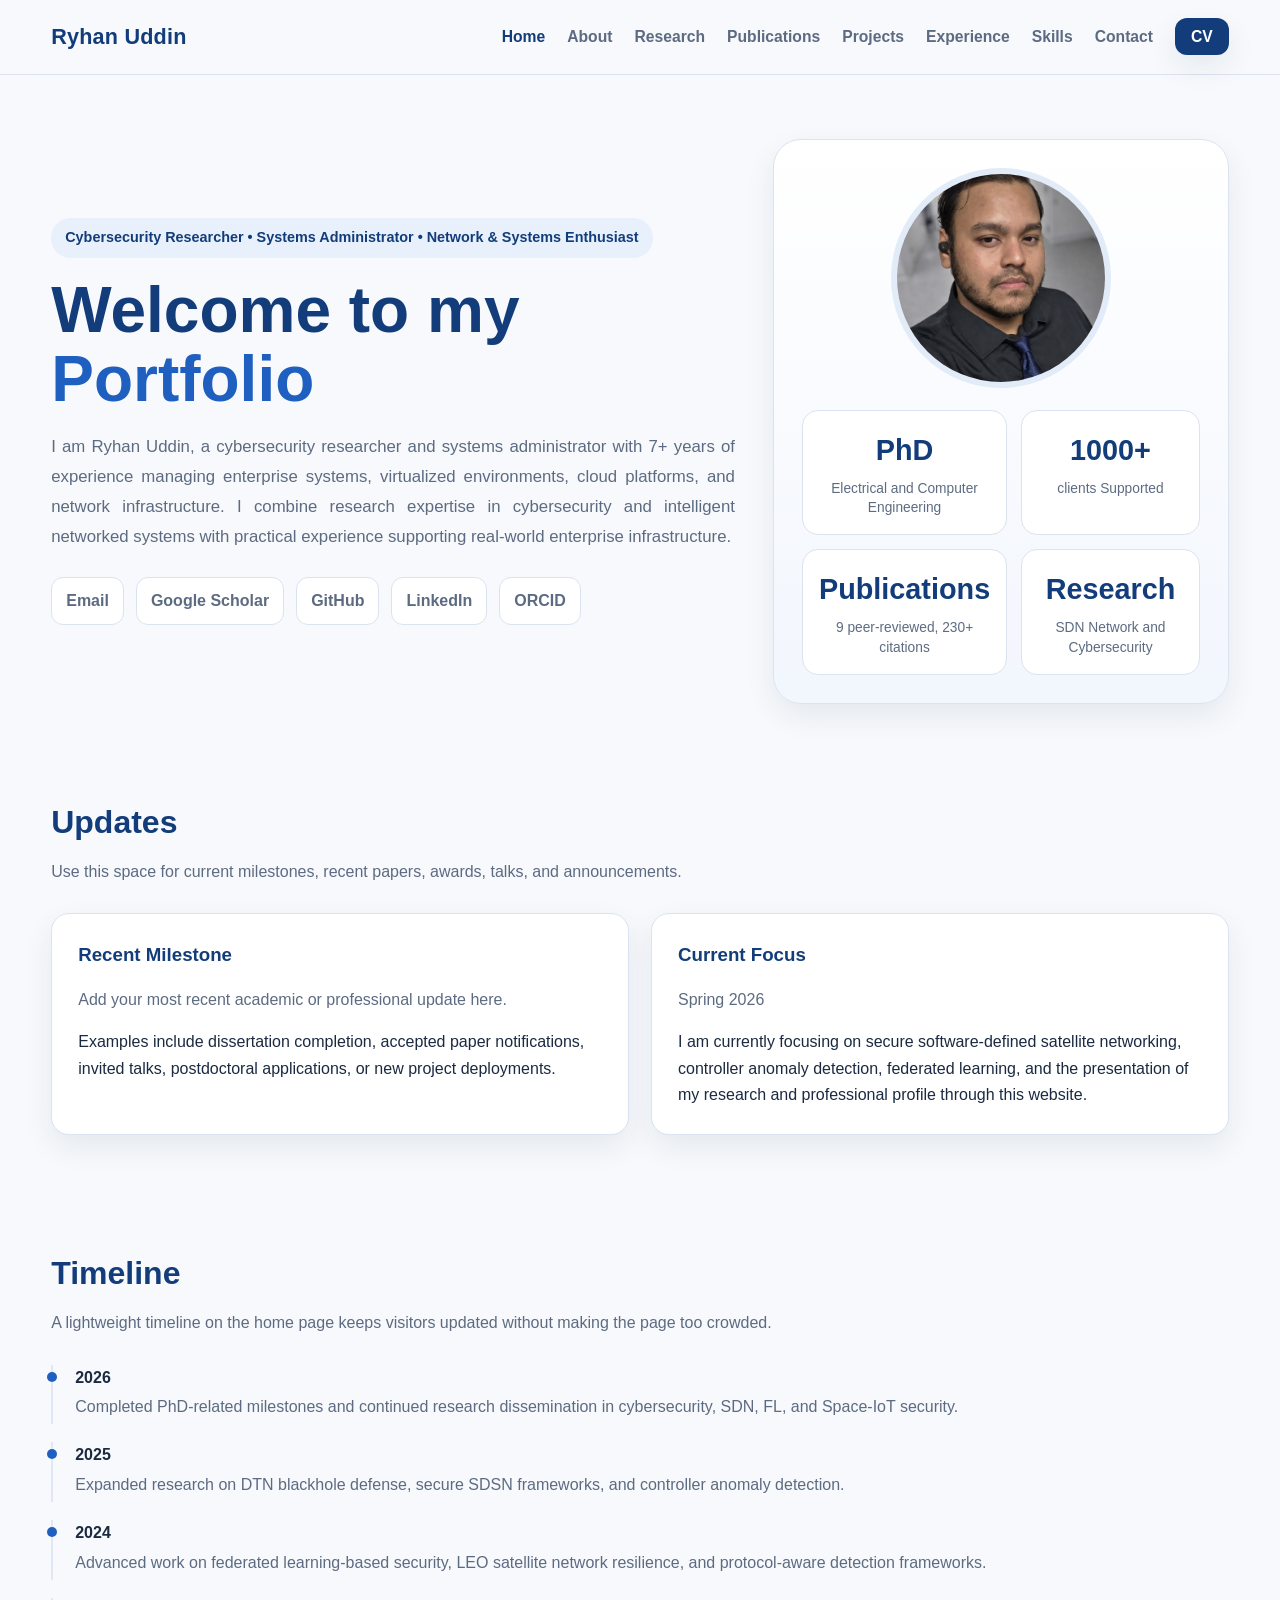
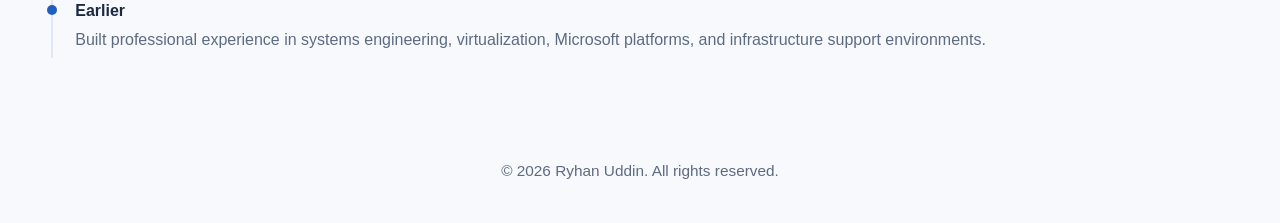
==== index.html @ bc69cf64 "Update index.html" ====
<!DOCTYPE html>
<html lang="en">
<head>
  <meta charset="UTF-8" />
  <meta name="viewport" content="width=device-width, initial-scale=1.0" />
  <title>Ryhan Uddin | Home</title>
  <meta name="description" content="Ryhan Uddin personal website home page with updates and timeline." />
  <link rel="stylesheet" href="styles.css" />
</head>
<body>
  <header class="topbar">
    <div class="container nav">
      <a href="index.html" class="brand">Ryhan Uddin</a>
      <button class="menu-btn" id="menuBtn">Menu</button>
      <nav>
        <ul class="nav-links" id="navLinks">
          <li><a href="index.html" class="active">Home</a></li>
          <li><a href="about.html">About</a></li>
          <li><a href="research.html">Research</a></li>
          <li><a href="publications.html">Publications</a></li>
          <li><a href="projects.html">Projects</a></li>
          <li><a href="experience.html">Experience</a></li>
          <li><a href="skills.html">Skills</a></li>
          <li><a href="contact.html">Contact</a></li>
          <li><a class="nav-cta" href="cv.pdf" target="_blank" rel="noopener noreferrer">CV</a></li>
        </ul>
      </nav>
    </div>
  </header>

  <main>
    <section class="hero">
      <div class="container hero-grid">
        <div>
          <div class="eyebrow">Cybersecurity Researcher • Systems Administrator • Network & Systems Enthusiast</div>
          <h1>Welcome to my <span>Portfolio</span></h1>
          <p class="justify-text">
            I am Ryhan Uddin, a cybersecurity researcher and systems administrator with 7+ years of experience managing enterprise systems, virtualized environments, cloud platforms, and network infrastructure. 
            I combine research expertise in cybersecurity and intelligent networked systems with practical experience supporting real-world enterprise infrastructure.
          </p>
          <div class="hero-links">
            <a class="chip-link" href="mailto:ryhan_uddin@yahoo.com">Email</a>
            <a class="chip-link" href="https://scholar.google.com/citations?user=3mDq6sEAAAAJ&hl=en" target="_blank" rel="noopener noreferrer">Google Scholar</a>
            <a class="chip-link" href="https://github.com/ryhanuddin" target="_blank" rel="noopener noreferrer">GitHub</a>
            <a class="chip-link" href="https://www.linkedin.com/in/ryhan-uddin" target="_blank" rel="noopener noreferrer">LinkedIn</a>
            <a class="chip-link" href="https://orcid.org/0009-0003-6898-2223" target="_blank" rel="noopener noreferrer">ORCID</a>
          </div>
        </div>
        <aside class="hero-card">
          <div class="profile-wrap">
            <img src="profile.jpg" alt="Portrait of Ryhan Uddin" class="profile-photo" />
          </div>
          <div class="hero-mini">
            <div class="mini-card"><h3>PhD</h3><p>Electrical and Computer Engineering</p></div>
            <div class="mini-card"><h3>1000+</h3><p>clients Supported</p></div>
            <div class="mini-card"><h3>Publications</h3><p>9 peer-reviewed, 230+ citations</p></div>
            <div class="mini-card"><h3>Research</h3><p>SDN Network and Cybersecurity</p></div>
          </div>
        </aside>
      </div>
    </section>

    <section class="section">
      <div class="container">
        <h2 class="section-title">Updates</h2>
        <p class="section-subtitle">Use this space for current milestones, recent papers, awards, talks, and announcements.</p>
        <div class="grid-2">
          <div class="card">
            <h3>Recent Milestone</h3>
            <p class="muted">Add your most recent academic or professional update here.</p>
            <p>Examples include dissertation completion, accepted paper notifications, invited talks, postdoctoral applications, or new project deployments.</p>
          </div>
          <div class="card">
            <h3>Current Focus</h3>
            <p class="muted">Spring 2026</p>
            <p>I am currently focusing on secure software-defined satellite networking, controller anomaly detection, federated learning, and the presentation of my research and professional profile through this website.</p>
          </div>
        </div>
      </div>
    </section>

    <section class="section">
      <div class="container">
        <h2 class="section-title">Timeline</h2>
        <p class="section-subtitle">A lightweight timeline on the home page keeps visitors updated without making the page too crowded.</p>
        <ul class="timeline">
          <li><strong>2026</strong> Completed PhD-related milestones and continued research dissemination in cybersecurity, SDN, FL, and Space-IoT security.</li>
          <li><strong>2025</strong> Expanded research on DTN blackhole defense, secure SDSN frameworks, and controller anomaly detection.</li>
          <li><strong>2024</strong> Advanced work on federated learning-based security, LEO satellite network resilience, and protocol-aware detection frameworks.</li>
          <li><strong>Earlier</strong> Built professional experience in systems engineering, virtualization, Microsoft platforms, and infrastructure support environments.</li>
        </ul>
      </div>
    </section>
  </main>

  <footer>
    <div class="container">© <span id="year"></span> Ryhan Uddin. All rights reserved.</div>
  </footer>
  <script src="site.js"></script>
</body>
</html>
---- styles.css ----
:root {
  --bg: #f7f9fc;
  --surface: #ffffff;
  --surface-2: #f0f4fa;
  --text: #1b2a41;
  --muted: #5d6b82;
  --line: #dbe3ef;
  --primary: #123d7a;
  --primary-2: #1f5fbf;
  --accent: #f2b84b;
  --shadow: 0 12px 30px rgba(17, 36, 74, 0.08);
  --radius: 18px;
  --max: 1180px;
}
* { box-sizing: border-box; }
html { scroll-behavior: smooth; }
body {
  margin: 0;
  font-family: Arial, Helvetica, sans-serif;
  background: var(--bg);
  color: var(--text);
  line-height: 1.65;
}
a { color: inherit; text-decoration: none; }
img { max-width: 100%; display: block; }
.container { width: min(92%, var(--max)); margin: 0 auto; }
.topbar {
  position: sticky; top: 0; z-index: 1000;
  background: rgba(247, 249, 252, 0.9);
  backdrop-filter: blur(12px);
  border-bottom: 1px solid var(--line);
}
.nav {
  display: flex; align-items: center; justify-content: space-between;
  gap: 20px; min-height: 74px;
}
.brand { font-size: 1.35rem; font-weight: 700; color: var(--primary); letter-spacing: 0.2px; }
.nav-links {
  display: flex; align-items: center; gap: 22px;
  list-style: none; padding: 0; margin: 0;
}
.nav-links a {
  color: var(--muted); font-weight: 600; font-size: 0.98rem; transition: 0.2s ease;
}
.nav-links a:hover, .nav-links a.active { color: var(--primary); }
.nav-cta {
  padding: 10px 16px; border-radius: 12px; background: var(--primary);
  color: #fff !important; font-weight: 700; box-shadow: var(--shadow);
}
.menu-btn {
  display: none; background: var(--surface); border: 1px solid var(--line);
  color: var(--primary); font-size: 1rem; padding: 10px 14px;
  border-radius: 12px; cursor: pointer;
}
.page-hero, .hero { padding: 64px 0 36px; }
.hero-grid {
  display: grid; grid-template-columns: 1.2fr 0.8fr; gap: 38px; align-items: center;
}
.eyebrow {
  display: inline-flex; align-items: center; gap: 8px; padding: 8px 14px;
  border-radius: 999px; background: #e8f0fb; color: var(--primary);
  font-weight: 700; font-size: 0.9rem; margin-bottom: 18px;
}
h1.page-title, .hero h1 {
  font-size: clamp(2.4rem, 5vw, 4rem); line-height: 1.08; margin: 0 0 18px; color: var(--primary);
}
.hero h1 span, .highlight { color: var(--primary-2); }
.lead, .hero p { color: var(--muted); font-size: 1.05rem; margin: 0 0 24px; max-width: 760px; }
.justify-text {
  text-align: justify;
  line-height: 1.8;
}
.hero-buttons, .btn-row, .hero-links, .cta-actions, .pub-links, .project-actions, .badge-wrap {
  display: flex; flex-wrap: wrap; gap: 12px;
}
.hero-buttons { margin-bottom: 24px; }
.btn {
  display: inline-flex; align-items: center; gap: 8px; padding: 13px 18px;
  border-radius: 14px; font-weight: 700; transition: 0.2s ease; border: 1px solid transparent;
}
.btn-primary { background: var(--primary); color: #fff; box-shadow: var(--shadow); }
.btn-primary:hover { background: #0e3265; transform: translateY(-1px); }
.btn-secondary { background: var(--surface); color: var(--primary); border-color: var(--line); }
.btn-secondary:hover { background: var(--surface-2); transform: translateY(-1px); }
.chip-link, .badge {
  padding: 10px 14px; background: var(--surface); border: 1px solid var(--line);
  border-radius: 12px; color: var(--muted); font-weight: 700;
}
.chip-link:hover { color: var(--primary); border-color: #bfd0ea; }
.hero-card, .card, .pub-item, .project-card {
  background: var(--surface); border: 1px solid var(--line); box-shadow: var(--shadow);
}
.hero-card {
  background: linear-gradient(180deg, #ffffff 0%, #f2f6fd 100%);
  border-radius: 28px; padding: 28px;
}
.profile-wrap { display: flex; justify-content: center; margin-bottom: 22px; }
.profile-photo {
  width: 220px; height: 220px; border-radius: 50%; object-fit: cover;
  border: 6px solid #e2ebf8; background: #dce7f6;
}
.hero-mini { display: grid; grid-template-columns: repeat(2, 1fr); gap: 14px; }
.mini-card {
  background: var(--surface); border: 1px solid var(--line); border-radius: 16px;
  padding: 16px; text-align: center;
}
.mini-card h3 { margin: 0 0 4px; color: var(--primary); font-size: 1.8rem; }
.mini-card p { margin: 0; font-size: 0.86rem; color: var(--muted); line-height: 1.45; }
.section { padding: 56px 0; }
.section-title { font-size: 2rem; margin: 0 0 10px; color: var(--primary); }
.section-subtitle { margin: 0 0 28px; color: var(--muted); max-width: 760px; }
.grid-2, .grid-3, .about-grid, .project-grid { display: grid; gap: 22px; }
.grid-2, .about-grid { grid-template-columns: 1fr 1fr; }
.grid-3, .project-grid { grid-template-columns: repeat(3, 1fr); }
.card {
  border-radius: var(--radius); padding: 26px;
}
.card h3, .project-card h3, .pub-title { margin-top: 0; margin-bottom: 12px; color: var(--primary); }
.card p:last-child, .card ul:last-child { margin-bottom: 0; }
.muted { color: var(--muted); }
.list-clean, .timeline, .interest-list, .pub-list { list-style: none; padding: 0; margin: 0; }
.interest-list li, .timeline li { position: relative; color: var(--muted); }
.interest-list li { padding-left: 18px; margin-bottom: 10px; }
.interest-list li::before {
  content: ""; width: 8px; height: 8px; border-radius: 50%; background: var(--accent);
  position: absolute; left: 0; top: 10px;
}
.timeline li {
  padding-left: 22px; margin-bottom: 18px; border-left: 2px solid #dfe8f4; padding-bottom: 4px;
}
.timeline li::before {
  content: ""; width: 10px; height: 10px; border-radius: 50%; background: var(--primary-2);
  position: absolute; left: -6px; top: 7px;
}
.timeline strong { display: block; color: var(--text); margin-bottom: 3px; }
.pub-list { display: grid; gap: 18px; }
.pub-item { border-radius: 16px; padding: 20px; }
.pub-meta { margin: 0 0 10px; color: var(--muted); font-size: 0.96rem; }
.pub-links a, .project-actions a { font-weight: 700; color: var(--primary-2); }
.project-card {
  border-radius: 20px; padding: 22px; transition: 0.2s ease; height: 100%;
}
.project-card:hover { transform: translateY(-4px); }
.project-tag {
  display: inline-block; padding: 7px 10px; background: #eaf2ff; color: var(--primary);
  border-radius: 999px; font-size: 0.78rem; font-weight: 700; margin-bottom: 14px;
}
.project-card p { color: var(--muted); }
.cta-box {
  background: linear-gradient(135deg, #123d7a 0%, #1c5abb 100%);
  border-radius: 26px; color: #fff; padding: 34px; box-shadow: var(--shadow);
}
.cta-box h3 { margin: 0 0 12px; font-size: 1.7rem; color: #fff; }
.cta-box p { margin: 0 0 18px; color: rgba(255,255,255,0.88); max-width: 760px; }
.cta-actions .btn-primary { background: #fff; color: var(--primary); }
.cta-actions .btn-secondary {
  background: rgba(255,255,255,0.1); color: #fff; border-color: rgba(255,255,255,0.22);
}
footer { padding: 26px 0 40px; color: var(--muted); text-align: center; font-size: 0.96rem; }
@media (max-width: 980px) {
  .hero-grid, .grid-2, .grid-3, .about-grid, .project-grid { grid-template-columns: 1fr; }
  .hero-card { max-width: 560px; margin: 0 auto; }
}
@media (max-width: 860px) {
  .menu-btn { display: inline-flex; }
  .nav-links {
    position: absolute; top: 74px; right: 4%; width: min(280px, 92vw); background: var(--surface);
    border: 1px solid var(--line); border-radius: 16px; padding: 14px; box-shadow: var(--shadow);
    flex-direction: column; align-items: stretch; display: none;
  }
  .nav-links.show { display: flex; }
  .nav-links a, .nav-cta { display: block; width: 100%; }
  .nav-cta { text-align: center; }
}
@media (max-width: 560px) {
  .section, .page-hero, .hero { padding: 48px 0; }
  .hero h1, h1.page-title { font-size: 2.1rem; }
  .hero-mini { grid-template-columns: 1fr; }
  .profile-photo { width: 180px; height: 180px; }
  .card, .project-card, .pub-item, .hero-card { padding: 20px; }
}
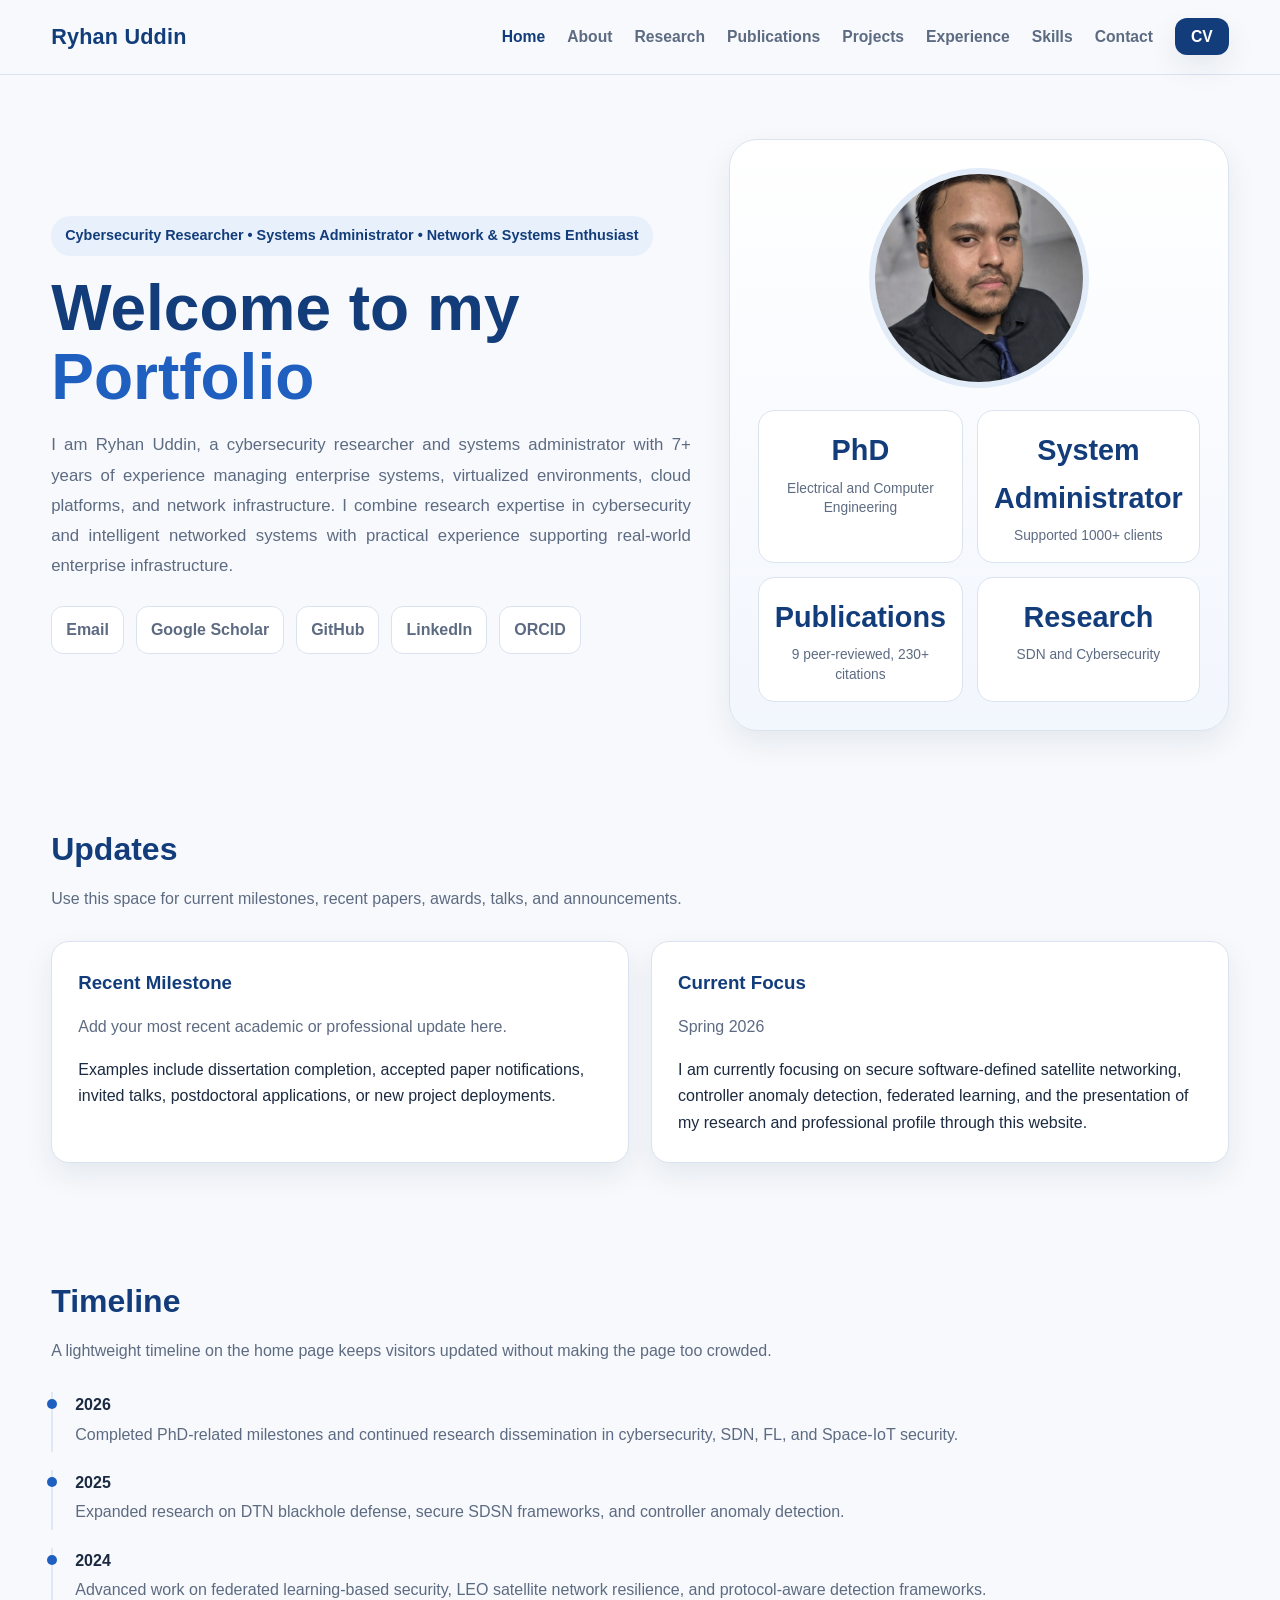
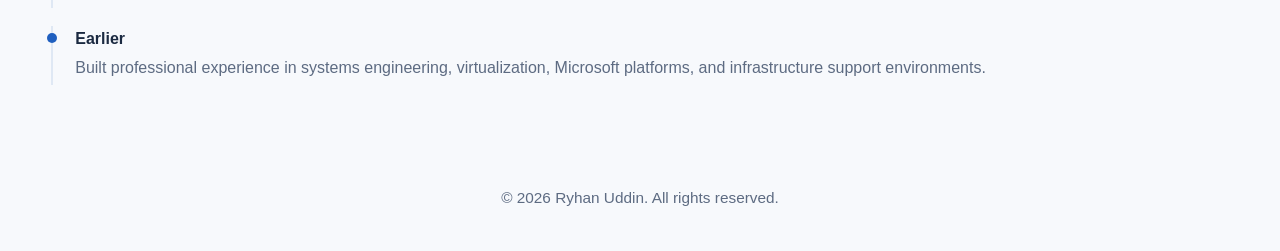
==== commit df8fea2b: "Update index.html" ====
--- a/index.html
+++ b/index.html
@@ -52,9 +52,9 @@
           </div>
           <div class="hero-mini">
             <div class="mini-card"><h3>PhD</h3><p>Electrical and Computer Engineering</p></div>
-            <div class="mini-card"><h3>1000+</h3><p>clients Supported</p></div>
+            <div class="mini-card"><h3>System Administrator</h3><p>Supported 1000+ clients</p></div>
             <div class="mini-card"><h3>Publications</h3><p>9 peer-reviewed, 230+ citations</p></div>
-            <div class="mini-card"><h3>Research</h3><p>SDN Network and Cybersecurity</p></div>
+            <div class="mini-card"><h3>Research</h3><p>SDN and Cybersecurity</p></div>
           </div>
         </aside>
       </div>
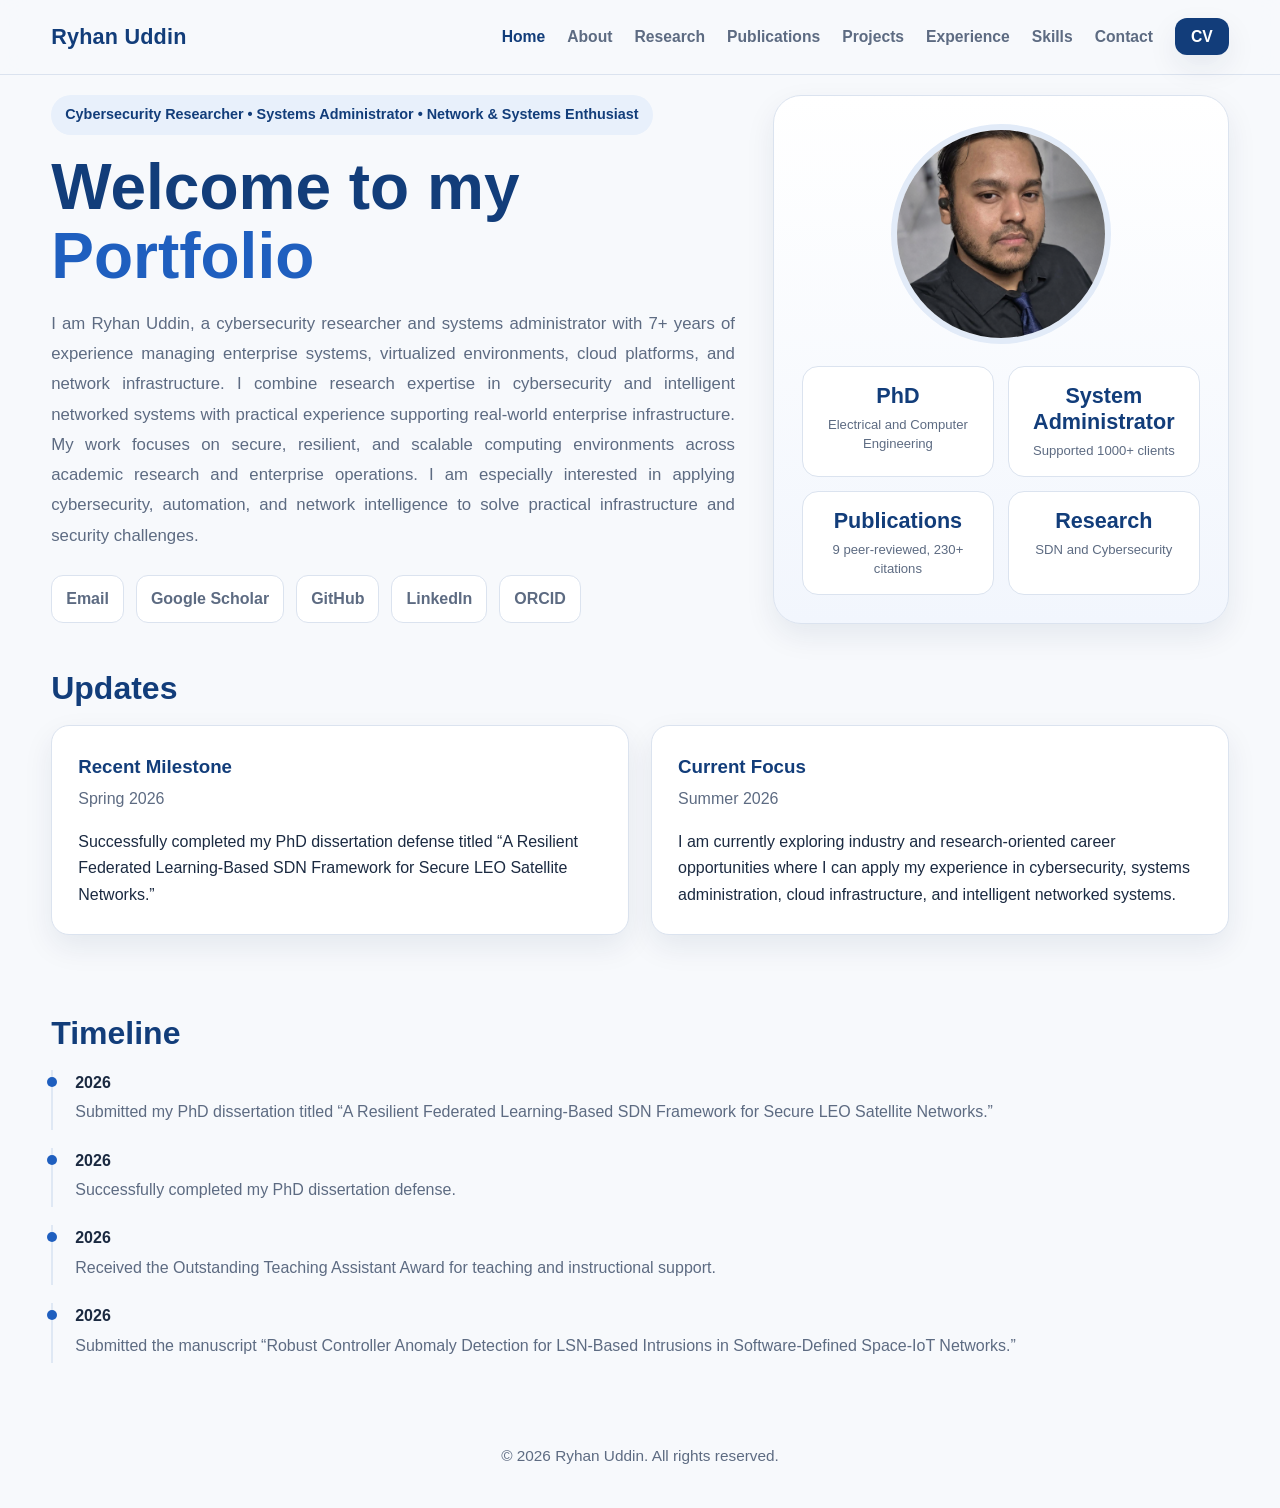
==== commit bea90876: "Update website content and layout" ====
--- a/index.html
+++ b/index.html
@@ -36,7 +36,9 @@
           <h1>Welcome to my <span>Portfolio</span></h1>
           <p class="justify-text">
             I am Ryhan Uddin, a cybersecurity researcher and systems administrator with 7+ years of experience managing enterprise systems, virtualized environments, cloud platforms, and network infrastructure. 
-            I combine research expertise in cybersecurity and intelligent networked systems with practical experience supporting real-world enterprise infrastructure.
+			I combine research expertise in cybersecurity and intelligent networked systems with practical experience supporting real-world enterprise infrastructure. 
+			My work focuses on secure, resilient, and scalable computing environments across academic research and enterprise operations. 
+			I am especially interested in applying cybersecurity, automation, and network intelligence to solve practical infrastructure and security challenges.
           </p>
           <div class="hero-links">
             <a class="chip-link" href="mailto:ryhan_uddin@yahoo.com">Email</a>
@@ -60,20 +62,19 @@
       </div>
     </section>
 
-    <section class="section">
+    <section class="section home-updates">
       <div class="container">
         <h2 class="section-title">Updates</h2>
-        <p class="section-subtitle">Use this space for current milestones, recent papers, awards, talks, and announcements.</p>
         <div class="grid-2">
           <div class="card">
             <h3>Recent Milestone</h3>
-            <p class="muted">Add your most recent academic or professional update here.</p>
-            <p>Examples include dissertation completion, accepted paper notifications, invited talks, postdoctoral applications, or new project deployments.</p>
+            <p class="muted">Spring 2026</p>
+            <p>Successfully completed my PhD dissertation defense titled “A Resilient Federated Learning-Based SDN Framework for Secure LEO Satellite Networks.”</p>
           </div>
           <div class="card">
             <h3>Current Focus</h3>
-            <p class="muted">Spring 2026</p>
-            <p>I am currently focusing on secure software-defined satellite networking, controller anomaly detection, federated learning, and the presentation of my research and professional profile through this website.</p>
+            <p class="muted">Summer 2026</p>
+            <p>I am currently exploring industry and research-oriented career opportunities where I can apply my experience in cybersecurity, systems administration, cloud infrastructure, and intelligent networked systems.</p>
           </div>
         </div>
       </div>
@@ -82,13 +83,12 @@
     <section class="section">
       <div class="container">
         <h2 class="section-title">Timeline</h2>
-        <p class="section-subtitle">A lightweight timeline on the home page keeps visitors updated without making the page too crowded.</p>
-        <ul class="timeline">
-          <li><strong>2026</strong> Completed PhD-related milestones and continued research dissemination in cybersecurity, SDN, FL, and Space-IoT security.</li>
-          <li><strong>2025</strong> Expanded research on DTN blackhole defense, secure SDSN frameworks, and controller anomaly detection.</li>
-          <li><strong>2024</strong> Advanced work on federated learning-based security, LEO satellite network resilience, and protocol-aware detection frameworks.</li>
-          <li><strong>Earlier</strong> Built professional experience in systems engineering, virtualization, Microsoft platforms, and infrastructure support environments.</li>
-        </ul>
+		<ul class="timeline">
+		  <li><strong>2026</strong> Submitted my PhD dissertation titled “A Resilient Federated Learning-Based SDN Framework for Secure LEO Satellite Networks.”</li>
+		  <li><strong>2026</strong> Successfully completed my PhD dissertation defense.</li>
+		  <li><strong>2026</strong> Received the Outstanding Teaching Assistant Award for teaching and instructional support.</li>
+		  <li><strong>2026</strong> Submitted the manuscript “Robust Controller Anomaly Detection for LSN-Based Intrusions in Software-Defined Space-IoT Networks.”</li>
+		</ul>
       </div>
     </section>
   </main>
--- a/styles.css
+++ b/styles.css
@@ -12,8 +12,11 @@
   --radius: 18px;
   --max: 1180px;
 }
+
 * { box-sizing: border-box; }
+
 html { scroll-behavior: smooth; }
+
 body {
   margin: 0;
   font-family: Arial, Helvetica, sans-serif;
@@ -21,161 +24,654 @@
   color: var(--text);
   line-height: 1.65;
 }
+
 a { color: inherit; text-decoration: none; }
+
 img { max-width: 100%; display: block; }
+
 .container { width: min(92%, var(--max)); margin: 0 auto; }
+
 .topbar {
-  position: sticky; top: 0; z-index: 1000;
+  position: sticky;
+  top: 0;
+  z-index: 1000;
   background: rgba(247, 249, 252, 0.9);
   backdrop-filter: blur(12px);
   border-bottom: 1px solid var(--line);
 }
+
 .nav {
-  display: flex; align-items: center; justify-content: space-between;
-  gap: 20px; min-height: 74px;
-}
-.brand { font-size: 1.35rem; font-weight: 700; color: var(--primary); letter-spacing: 0.2px; }
+  display: flex;
+  align-items: center;
+  justify-content: space-between;
+  gap: 20px;
+  min-height: 74px;
+}
+
+.brand {
+  font-size: 1.35rem;
+  font-weight: 700;
+  color: var(--primary);
+  letter-spacing: 0.2px;
+}
+
 .nav-links {
-  display: flex; align-items: center; gap: 22px;
-  list-style: none; padding: 0; margin: 0;
-}
+  display: flex;
+  align-items: center;
+  gap: 22px;
+  list-style: none;
+  padding: 0;
+  margin: 0;
+}
+
 .nav-links a {
-  color: var(--muted); font-weight: 600; font-size: 0.98rem; transition: 0.2s ease;
-}
-.nav-links a:hover, .nav-links a.active { color: var(--primary); }
+  color: var(--muted);
+  font-weight: 600;
+  font-size: 0.98rem;
+  transition: 0.2s ease;
+}
+
+.nav-links a:hover,
+.nav-links a.active {
+  color: var(--primary);
+}
+
 .nav-cta {
-  padding: 10px 16px; border-radius: 12px; background: var(--primary);
-  color: #fff !important; font-weight: 700; box-shadow: var(--shadow);
-}
+  padding: 10px 16px;
+  border-radius: 12px;
+  background: var(--primary);
+  color: #fff !important;
+  font-weight: 700;
+  box-shadow: var(--shadow);
+}
+
 .menu-btn {
-  display: none; background: var(--surface); border: 1px solid var(--line);
-  color: var(--primary); font-size: 1rem; padding: 10px 14px;
-  border-radius: 12px; cursor: pointer;
-}
-.page-hero, .hero { padding: 64px 0 36px; }
+  display: none;
+  background: var(--surface);
+  border: 1px solid var(--line);
+  color: var(--primary);
+  font-size: 1rem;
+  padding: 10px 14px;
+  border-radius: 12px;
+  cursor: pointer;
+}
+
+.page-hero,
+.hero {
+  padding: 20px 0 2px;
+}
+
 .hero-grid {
-  display: grid; grid-template-columns: 1.2fr 0.8fr; gap: 38px; align-items: center;
-}
+  display: grid;
+  grid-template-columns: 1.2fr 0.8fr;
+  gap: 38px;
+  align-items: start;
+}
+
 .eyebrow {
-  display: inline-flex; align-items: center; gap: 8px; padding: 8px 14px;
-  border-radius: 999px; background: #e8f0fb; color: var(--primary);
-  font-weight: 700; font-size: 0.9rem; margin-bottom: 18px;
-}
-h1.page-title, .hero h1 {
-  font-size: clamp(2.4rem, 5vw, 4rem); line-height: 1.08; margin: 0 0 18px; color: var(--primary);
-}
-.hero h1 span, .highlight { color: var(--primary-2); }
-.lead, .hero p { color: var(--muted); font-size: 1.05rem; margin: 0 0 24px; max-width: 760px; }
+  display: inline-flex;
+  align-items: center;
+  gap: 8px;
+  padding: 8px 14px;
+  border-radius: 999px;
+  background: #e8f0fb;
+  color: var(--primary);
+  font-weight: 700;
+  font-size: 0.9rem;
+  margin-bottom: 18px;
+}
+
+h1.page-title,
+.hero h1 {
+  font-size: clamp(2.4rem, 5vw, 4rem);
+  line-height: 1.08;
+  margin: 0 0 18px;
+  color: var(--primary);
+}
+
+.hero h1 span,
+.highlight {
+  color: var(--primary-2);
+}
+
+.lead,
+.hero p {
+  color: var(--muted);
+  font-size: 1.05rem;
+  margin: 0 0 24px;
+  max-width: 760px;
+}
+
 .justify-text {
   text-align: justify;
   line-height: 1.8;
 }
-.hero-buttons, .btn-row, .hero-links, .cta-actions, .pub-links, .project-actions, .badge-wrap {
-  display: flex; flex-wrap: wrap; gap: 12px;
-}
+
+.hero-buttons,
+.btn-row,
+.hero-links,
+.cta-actions,
+.pub-links,
+.project-actions,
+.badge-wrap {
+  display: flex;
+  flex-wrap: wrap;
+  gap: 12px;
+}
+
 .hero-buttons { margin-bottom: 24px; }
+
 .btn {
-  display: inline-flex; align-items: center; gap: 8px; padding: 13px 18px;
-  border-radius: 14px; font-weight: 700; transition: 0.2s ease; border: 1px solid transparent;
-}
-.btn-primary { background: var(--primary); color: #fff; box-shadow: var(--shadow); }
-.btn-primary:hover { background: #0e3265; transform: translateY(-1px); }
-.btn-secondary { background: var(--surface); color: var(--primary); border-color: var(--line); }
-.btn-secondary:hover { background: var(--surface-2); transform: translateY(-1px); }
-.chip-link, .badge {
-  padding: 10px 14px; background: var(--surface); border: 1px solid var(--line);
-  border-radius: 12px; color: var(--muted); font-weight: 700;
-}
-.chip-link:hover { color: var(--primary); border-color: #bfd0ea; }
-.hero-card, .card, .pub-item, .project-card {
-  background: var(--surface); border: 1px solid var(--line); box-shadow: var(--shadow);
-}
+  display: inline-flex;
+  align-items: center;
+  gap: 8px;
+  padding: 13px 18px;
+  border-radius: 14px;
+  font-weight: 700;
+  transition: 0.2s ease;
+  border: 1px solid transparent;
+}
+
+.btn-primary {
+  background: var(--primary);
+  color: #fff;
+  box-shadow: var(--shadow);
+}
+
+.btn-primary:hover {
+  background: #0e3265;
+  transform: translateY(-1px);
+}
+
+.btn-secondary {
+  background: var(--surface);
+  color: var(--primary);
+  border-color: var(--line);
+}
+
+.btn-secondary:hover {
+  background: var(--surface-2);
+  transform: translateY(-1px);
+}
+
+.chip-link,
+.badge {
+  padding: 10px 14px;
+  background: var(--surface);
+  border: 1px solid var(--line);
+  border-radius: 12px;
+  color: var(--muted);
+  font-weight: 700;
+}
+
+.chip-link:hover {
+  color: var(--primary);
+  border-color: #bfd0ea;
+}
+
+.hero-card,
+.card,
+.pub-item,
+.project-card {
+  background: var(--surface);
+  border: 1px solid var(--line);
+  box-shadow: var(--shadow);
+}
+
 .hero-card {
   background: linear-gradient(180deg, #ffffff 0%, #f2f6fd 100%);
-  border-radius: 28px; padding: 28px;
-}
-.profile-wrap { display: flex; justify-content: center; margin-bottom: 22px; }
+  border-radius: 28px;
+  padding: 28px;
+}
+
+.profile-wrap {
+  display: flex;
+  justify-content: center;
+  margin-bottom: 22px;
+}
+
 .profile-photo {
-  width: 220px; height: 220px; border-radius: 50%; object-fit: cover;
-  border: 6px solid #e2ebf8; background: #dce7f6;
-}
-.hero-mini { display: grid; grid-template-columns: repeat(2, 1fr); gap: 14px; }
+  width: 220px;
+  height: 220px;
+  border-radius: 50%;
+  object-fit: cover;
+  border: 6px solid #e2ebf8;
+  background: #dce7f6;
+}
+
+.hero-mini {
+  display: grid;
+  grid-template-columns: repeat(2, 1fr);
+  gap: 14px;
+}
+
 .mini-card {
-  background: var(--surface); border: 1px solid var(--line); border-radius: 16px;
-  padding: 16px; text-align: center;
-}
-.mini-card h3 { margin: 0 0 4px; color: var(--primary); font-size: 1.8rem; }
-.mini-card p { margin: 0; font-size: 0.86rem; color: var(--muted); line-height: 1.45; }
-.section { padding: 56px 0; }
-.section-title { font-size: 2rem; margin: 0 0 10px; color: var(--primary); }
-.section-subtitle { margin: 0 0 28px; color: var(--muted); max-width: 760px; }
-.grid-2, .grid-3, .about-grid, .project-grid { display: grid; gap: 22px; }
-.grid-2, .about-grid { grid-template-columns: 1fr 1fr; }
-.grid-3, .project-grid { grid-template-columns: repeat(3, 1fr); }
+  background: var(--surface);
+  border: 1px solid var(--line);
+  border-radius: 16px;
+  padding: 16px;
+  text-align: center;
+}
+
+.mini-card h3 {
+  margin: 0 0 6px;
+  color: var(--primary);
+  font-size: 1.35rem;
+  line-height: 1.2;
+}
+
+.mini-card p {
+  margin: 0;
+  font-size: 0.82rem;
+  color: var(--muted);
+  line-height: 1.45;
+}
+
+.section {
+  padding: 36px 0;
+}
+
+.section-title {
+  font-size: 2rem;
+  margin: 0 0 10px;
+  color: var(--primary);
+}
+
+.section-subtitle {
+  margin: 0 0 28px;
+  color: var(--muted);
+  max-width: 760px;
+}
+
+.grid-2,
+.grid-3,
+.about-grid,
+.project-grid {
+  display: grid;
+  gap: 22px;
+}
+
+.grid-2,
+.about-grid {
+  grid-template-columns: 1fr 1fr;
+}
+
+.grid-3,
+.project-grid {
+  grid-template-columns: repeat(3, 1fr);
+}
+
 .card {
-  border-radius: var(--radius); padding: 26px;
-}
-.card h3, .project-card h3, .pub-title { margin-top: 0; margin-bottom: 12px; color: var(--primary); }
-.card p:last-child, .card ul:last-child { margin-bottom: 0; }
+  border-radius: var(--radius);
+  padding: 26px;
+}
+
+.card h3,
+.project-card h3,
+.pub-title {
+  margin-top: 0;
+  margin-bottom: 12px;
+  color: var(--primary);
+}
+
+.card p:last-child,
+.card ul:last-child {
+  margin-bottom: 0;
+}
+
 .muted { color: var(--muted); }
-.list-clean, .timeline, .interest-list, .pub-list { list-style: none; padding: 0; margin: 0; }
-.interest-list li, .timeline li { position: relative; color: var(--muted); }
-.interest-list li { padding-left: 18px; margin-bottom: 10px; }
+
+.list-clean,
+.timeline,
+.interest-list,
+.pub-list {
+  list-style: none;
+  padding: 0;
+  margin: 0;
+}
+
+.interest-list li,
+.timeline li {
+  position: relative;
+  color: var(--muted);
+}
+
+.interest-list li {
+  padding-left: 18px;
+  margin-bottom: 10px;
+}
+
 .interest-list li::before {
-  content: ""; width: 8px; height: 8px; border-radius: 50%; background: var(--accent);
-  position: absolute; left: 0; top: 10px;
-}
+  content: "";
+  width: 8px;
+  height: 8px;
+  border-radius: 50%;
+  background: var(--accent);
+  position: absolute;
+  left: 0;
+  top: 10px;
+}
+
 .timeline li {
-  padding-left: 22px; margin-bottom: 18px; border-left: 2px solid #dfe8f4; padding-bottom: 4px;
-}
+  padding-left: 22px;
+  margin-bottom: 18px;
+  border-left: 2px solid #dfe8f4;
+  padding-bottom: 4px;
+}
+
 .timeline li::before {
-  content: ""; width: 10px; height: 10px; border-radius: 50%; background: var(--primary-2);
-  position: absolute; left: -6px; top: 7px;
-}
-.timeline strong { display: block; color: var(--text); margin-bottom: 3px; }
-.pub-list { display: grid; gap: 18px; }
-.pub-item { border-radius: 16px; padding: 20px; }
-.pub-meta { margin: 0 0 10px; color: var(--muted); font-size: 0.96rem; }
-.pub-links a, .project-actions a { font-weight: 700; color: var(--primary-2); }
+  content: "";
+  width: 10px;
+  height: 10px;
+  border-radius: 50%;
+  background: var(--primary-2);
+  position: absolute;
+  left: -6px;
+  top: 7px;
+}
+
+.timeline strong {
+  display: block;
+  color: var(--text);
+  margin-bottom: 3px;
+}
+
+.pub-list {
+  display: grid;
+  gap: 18px;
+}
+
+.pub-item {
+  border-radius: 16px;
+  padding: 20px;
+}
+
+.pub-meta {
+  margin: 0 0 10px;
+  color: var(--muted);
+  font-size: 0.96rem;
+}
+
+.pub-links a,
+.project-actions a {
+  font-weight: 700;
+  color: var(--primary-2);
+}
+
 .project-card {
-  border-radius: 20px; padding: 22px; transition: 0.2s ease; height: 100%;
-}
-.project-card:hover { transform: translateY(-4px); }
+  border-radius: 20px;
+  padding: 22px;
+  transition: 0.2s ease;
+  height: 100%;
+}
+
+.project-card:hover {
+  transform: translateY(-4px);
+}
+
 .project-tag {
-  display: inline-block; padding: 7px 10px; background: #eaf2ff; color: var(--primary);
-  border-radius: 999px; font-size: 0.78rem; font-weight: 700; margin-bottom: 14px;
-}
+  display: inline-block;
+  padding: 7px 10px;
+  background: #eaf2ff;
+  color: var(--primary);
+  border-radius: 999px;
+  font-size: 0.78rem;
+  font-weight: 700;
+  margin-bottom: 14px;
+}
+
 .project-card p { color: var(--muted); }
+
 .cta-box {
   background: linear-gradient(135deg, #123d7a 0%, #1c5abb 100%);
-  border-radius: 26px; color: #fff; padding: 34px; box-shadow: var(--shadow);
-}
-.cta-box h3 { margin: 0 0 12px; font-size: 1.7rem; color: #fff; }
-.cta-box p { margin: 0 0 18px; color: rgba(255,255,255,0.88); max-width: 760px; }
-.cta-actions .btn-primary { background: #fff; color: var(--primary); }
+  border-radius: 26px;
+  color: #fff;
+  padding: 34px;
+  box-shadow: var(--shadow);
+}
+
+.cta-box h3 {
+  margin: 0 0 12px;
+  font-size: 1.7rem;
+  color: #fff;
+}
+
+.cta-box p {
+  margin: 0 0 18px;
+  color: rgba(255,255,255,0.88);
+  max-width: 760px;
+}
+
+.cta-actions .btn-primary {
+  background: #fff;
+  color: var(--primary);
+}
+
 .cta-actions .btn-secondary {
-  background: rgba(255,255,255,0.1); color: #fff; border-color: rgba(255,255,255,0.22);
-}
-footer { padding: 26px 0 40px; color: var(--muted); text-align: center; font-size: 0.96rem; }
+  background: rgba(255,255,255,0.1);
+  color: #fff;
+  border-color: rgba(255,255,255,0.22);
+}
+
+footer {
+  padding: 26px 0 40px;
+  color: var(--muted);
+  text-align: center;
+  font-size: 0.96rem;
+}
+
+.skills-grid {
+  display: grid;
+  grid-template-columns: repeat(auto-fit, minmax(140px, 1fr));
+  gap: 18px;
+  margin-top: 28px;
+}
+
+.skill-card {
+  background: var(--surface);
+  border: 1px solid var(--line);
+  border-radius: 18px;
+  padding: 22px 16px;
+  text-align: center;
+  box-shadow: var(--shadow);
+  transition: 0.2s ease;
+}
+
+.skill-card:hover {
+  transform: translateY(-4px);
+}
+
+.skill-icon {
+  width: 52px;
+  height: 52px;
+  object-fit: contain;
+  margin: 0 auto 14px;
+  display: block;
+}
+
+.skill-card p {
+  margin: 0;
+  font-size: 1rem;
+  font-weight: 700;
+  color: var(--primary);
+  line-height: 1.4;
+}
+
+.skills-section-title {
+  margin-top: 44px;
+  margin-bottom: 10px;
+  color: var(--primary);
+  font-size: 2rem;
+}
+
+.experience-list {
+  display: flex;
+  flex-direction: column;
+  gap: 24px;
+}
+
+.experience-card {
+  display: grid;
+  grid-template-columns: 92px 1fr;
+  gap: 22px;
+  align-items: start;
+  background: var(--surface);
+  border: 1px solid var(--line);
+  border-radius: 20px;
+  padding: 24px;
+  box-shadow: var(--shadow);
+}
+
+.exp-logo-box {
+  width: 72px;
+  height: 72px;
+  border-radius: 18px;
+  border: 1px solid var(--line);
+  background: #ffffff;
+  display: flex;
+  align-items: center;
+  justify-content: center;
+  box-shadow: var(--shadow);
+}
+
+.exp-logo {
+  max-width: 48px;
+  max-height: 48px;
+  width: auto;
+  height: auto;
+  object-fit: contain;
+  display: block;
+}
+
+.exp-content {
+  min-width: 0;
+}
+
+.exp-role {
+  margin: 0 0 6px;
+  color: var(--primary);
+  font-size: 1.45rem;
+  line-height: 1.25;
+}
+
+.exp-company {
+  margin: 0 0 6px;
+  font-size: 1rem;
+  font-weight: 700;
+  color: var(--text);
+}
+
+.exp-meta,
+.exp-location {
+  margin: 0 0 6px;
+  font-size: 0.96rem;
+  color: var(--muted);
+}
+
+.exp-list {
+  margin: 14px 0 0;
+  padding-left: 20px;
+}
+
+.exp-list li {
+  margin-bottom: 8px;
+  line-height: 1.7;
+  color: var(--text);
+}
+
 @media (max-width: 980px) {
-  .hero-grid, .grid-2, .grid-3, .about-grid, .project-grid { grid-template-columns: 1fr; }
-  .hero-card { max-width: 560px; margin: 0 auto; }
-}
+  .hero-grid,
+  .grid-2,
+  .grid-3,
+  .about-grid,
+  .project-grid {
+    grid-template-columns: 1fr;
+  }
+
+  .hero-card {
+    max-width: 560px;
+    margin: 0 auto;
+  }
+}
+
 @media (max-width: 860px) {
   .menu-btn { display: inline-flex; }
+
   .nav-links {
-    position: absolute; top: 74px; right: 4%; width: min(280px, 92vw); background: var(--surface);
-    border: 1px solid var(--line); border-radius: 16px; padding: 14px; box-shadow: var(--shadow);
-    flex-direction: column; align-items: stretch; display: none;
-  }
+    position: absolute;
+    top: 74px;
+    right: 4%;
+    width: min(280px, 92vw);
+    background: var(--surface);
+    border: 1px solid var(--line);
+    border-radius: 16px;
+    padding: 14px;
+    box-shadow: var(--shadow);
+    flex-direction: column;
+    align-items: stretch;
+    display: none;
+  }
+
   .nav-links.show { display: flex; }
-  .nav-links a, .nav-cta { display: block; width: 100%; }
+
+  .nav-links a,
+  .nav-cta {
+    display: block;
+    width: 100%;
+  }
+
   .nav-cta { text-align: center; }
 }
+
+@media (max-width: 700px) {
+  .experience-card {
+    grid-template-columns: 1fr;
+  }
+
+  .exp-logo-box {
+    width: 68px;
+    height: 68px;
+  }
+
+  .exp-role {
+    font-size: 1.2rem;
+  }
+}
+
 @media (max-width: 560px) {
-  .section, .page-hero, .hero { padding: 48px 0; }
-  .hero h1, h1.page-title { font-size: 2.1rem; }
-  .hero-mini { grid-template-columns: 1fr; }
-  .profile-photo { width: 180px; height: 180px; }
-  .card, .project-card, .pub-item, .hero-card { padding: 20px; }
-}
+  .section,
+  .page-hero,
+  .hero {
+    padding: 48px 0;
+  }
+
+  .hero h1,
+  h1.page-title {
+    font-size: 2.1rem;
+  }
+
+  .hero-mini {
+    grid-template-columns: 1fr;
+  }
+
+  .profile-photo {
+    width: 180px;
+    height: 180px;
+  }
+
+  .card,
+  .project-card,
+  .pub-item,
+  .hero-card {
+    padding: 20px;
+  }
+}
+/* Reduce spacing only inside home page Updates cards */
+.home-updates .card h3 {
+  margin-bottom: 4px;
+}
+
+.home-updates .card .muted {
+  margin-top: 0;
+  margin-bottom: 8px;
+}
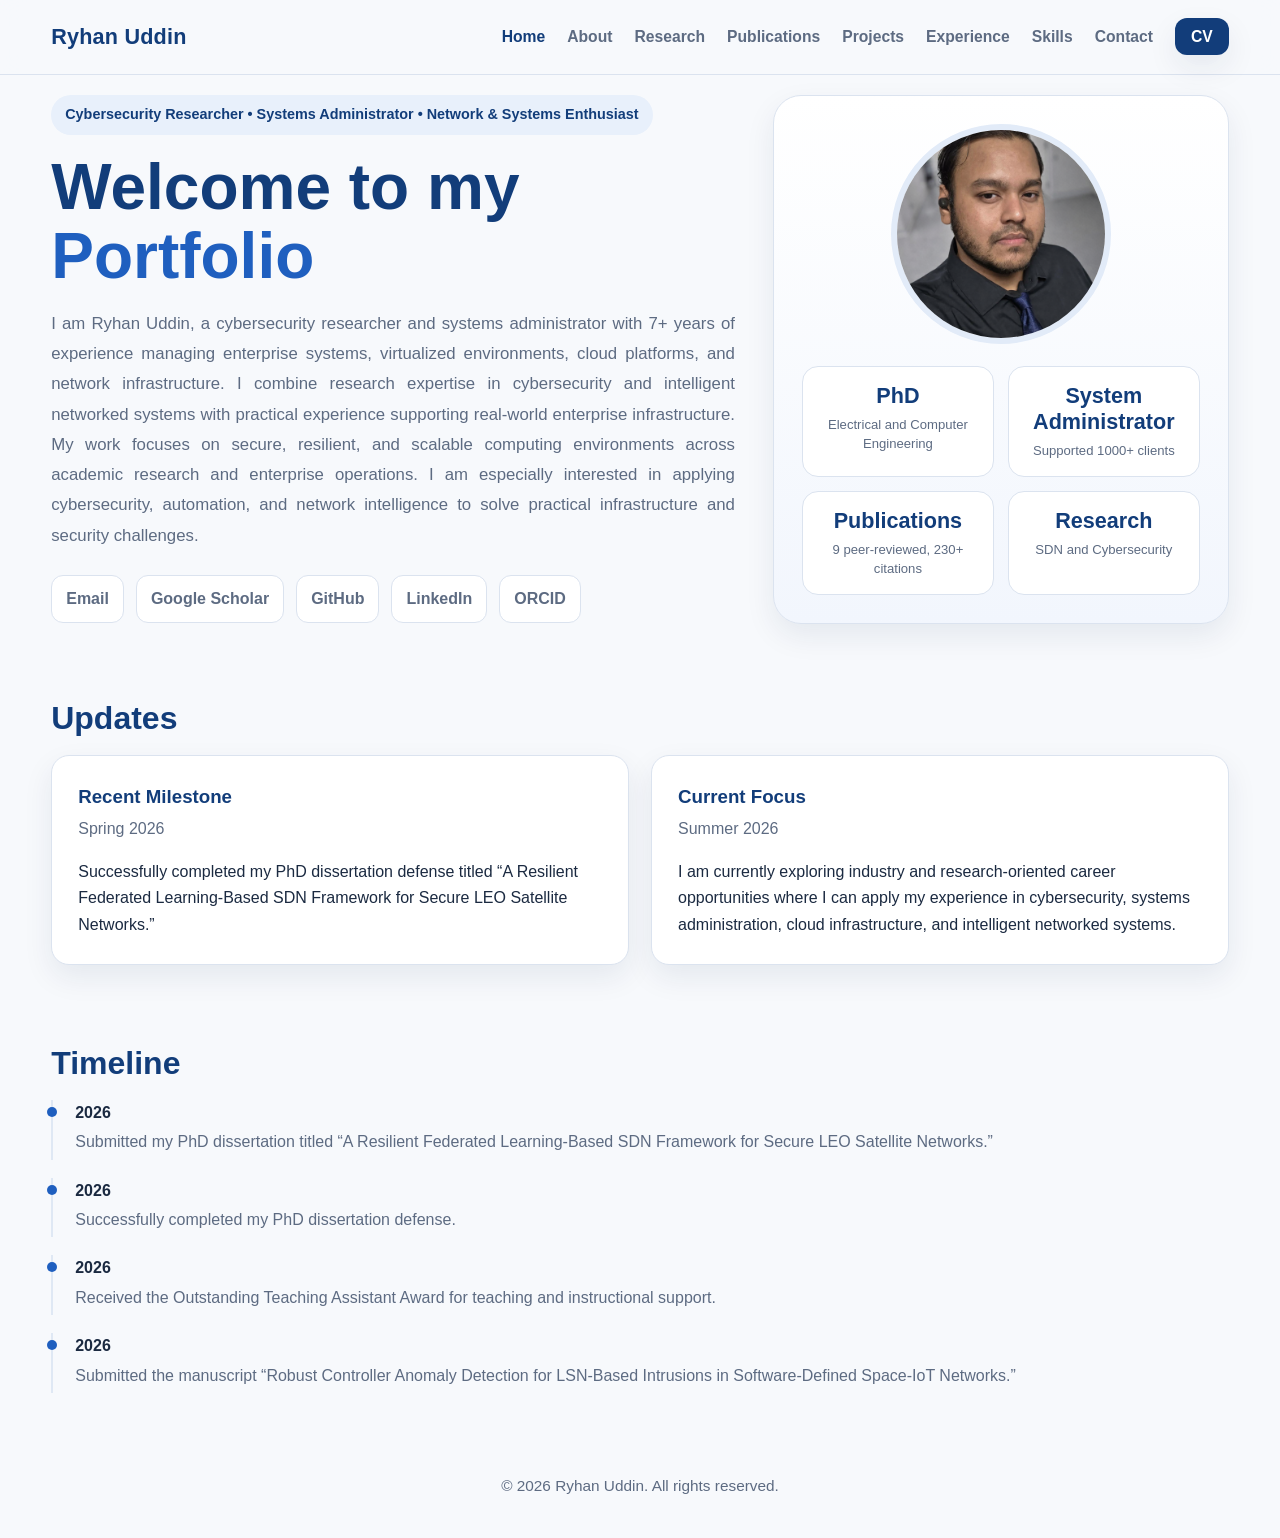
==== commit e60b1dbc: "Add files via upload" ====
--- a/index.html
+++ b/index.html
@@ -1,101 +1,101 @@
-<!DOCTYPE html>
-<html lang="en">
-<head>
-  <meta charset="UTF-8" />
-  <meta name="viewport" content="width=device-width, initial-scale=1.0" />
-  <title>Ryhan Uddin | Home</title>
-  <meta name="description" content="Ryhan Uddin personal website home page with updates and timeline." />
-  <link rel="stylesheet" href="styles.css" />
-</head>
-<body>
-  <header class="topbar">
-    <div class="container nav">
-      <a href="index.html" class="brand">Ryhan Uddin</a>
-      <button class="menu-btn" id="menuBtn">Menu</button>
-      <nav>
-        <ul class="nav-links" id="navLinks">
-          <li><a href="index.html" class="active">Home</a></li>
-          <li><a href="about.html">About</a></li>
-          <li><a href="research.html">Research</a></li>
-          <li><a href="publications.html">Publications</a></li>
-          <li><a href="projects.html">Projects</a></li>
-          <li><a href="experience.html">Experience</a></li>
-          <li><a href="skills.html">Skills</a></li>
-          <li><a href="contact.html">Contact</a></li>
-          <li><a class="nav-cta" href="cv.pdf" target="_blank" rel="noopener noreferrer">CV</a></li>
-        </ul>
-      </nav>
-    </div>
-  </header>
-
-  <main>
-    <section class="hero">
-      <div class="container hero-grid">
-        <div>
-          <div class="eyebrow">Cybersecurity Researcher • Systems Administrator • Network & Systems Enthusiast</div>
-          <h1>Welcome to my <span>Portfolio</span></h1>
-          <p class="justify-text">
-            I am Ryhan Uddin, a cybersecurity researcher and systems administrator with 7+ years of experience managing enterprise systems, virtualized environments, cloud platforms, and network infrastructure. 
-			I combine research expertise in cybersecurity and intelligent networked systems with practical experience supporting real-world enterprise infrastructure. 
-			My work focuses on secure, resilient, and scalable computing environments across academic research and enterprise operations. 
-			I am especially interested in applying cybersecurity, automation, and network intelligence to solve practical infrastructure and security challenges.
-          </p>
-          <div class="hero-links">
-            <a class="chip-link" href="mailto:ryhan_uddin@yahoo.com">Email</a>
-            <a class="chip-link" href="https://scholar.google.com/citations?user=3mDq6sEAAAAJ&hl=en" target="_blank" rel="noopener noreferrer">Google Scholar</a>
-            <a class="chip-link" href="https://github.com/ryhanuddin" target="_blank" rel="noopener noreferrer">GitHub</a>
-            <a class="chip-link" href="https://www.linkedin.com/in/ryhan-uddin" target="_blank" rel="noopener noreferrer">LinkedIn</a>
-            <a class="chip-link" href="https://orcid.org/0009-0003-6898-2223" target="_blank" rel="noopener noreferrer">ORCID</a>
-          </div>
-        </div>
-        <aside class="hero-card">
-          <div class="profile-wrap">
-            <img src="profile.jpg" alt="Portrait of Ryhan Uddin" class="profile-photo" />
-          </div>
-          <div class="hero-mini">
-            <div class="mini-card"><h3>PhD</h3><p>Electrical and Computer Engineering</p></div>
-            <div class="mini-card"><h3>System Administrator</h3><p>Supported 1000+ clients</p></div>
-            <div class="mini-card"><h3>Publications</h3><p>9 peer-reviewed, 230+ citations</p></div>
-            <div class="mini-card"><h3>Research</h3><p>SDN and Cybersecurity</p></div>
-          </div>
-        </aside>
-      </div>
-    </section>
-
-    <section class="section home-updates">
-      <div class="container">
-        <h2 class="section-title">Updates</h2>
-        <div class="grid-2">
-          <div class="card">
-            <h3>Recent Milestone</h3>
-            <p class="muted">Spring 2026</p>
-            <p>Successfully completed my PhD dissertation defense titled “A Resilient Federated Learning-Based SDN Framework for Secure LEO Satellite Networks.”</p>
-          </div>
-          <div class="card">
-            <h3>Current Focus</h3>
-            <p class="muted">Summer 2026</p>
-            <p>I am currently exploring industry and research-oriented career opportunities where I can apply my experience in cybersecurity, systems administration, cloud infrastructure, and intelligent networked systems.</p>
-          </div>
-        </div>
-      </div>
-    </section>
-
-    <section class="section">
-      <div class="container">
-        <h2 class="section-title">Timeline</h2>
-		<ul class="timeline">
-		  <li><strong>2026</strong> Submitted my PhD dissertation titled “A Resilient Federated Learning-Based SDN Framework for Secure LEO Satellite Networks.”</li>
-		  <li><strong>2026</strong> Successfully completed my PhD dissertation defense.</li>
-		  <li><strong>2026</strong> Received the Outstanding Teaching Assistant Award for teaching and instructional support.</li>
-		  <li><strong>2026</strong> Submitted the manuscript “Robust Controller Anomaly Detection for LSN-Based Intrusions in Software-Defined Space-IoT Networks.”</li>
-		</ul>
-      </div>
-    </section>
-  </main>
-
-  <footer>
-    <div class="container">© <span id="year"></span> Ryhan Uddin. All rights reserved.</div>
-  </footer>
-  <script src="site.js"></script>
-</body>
-</html>
+<!DOCTYPE html>
+<html lang="en">
+<head>
+  <meta charset="UTF-8" />
+  <meta name="viewport" content="width=device-width, initial-scale=1.0" />
+  <title>Ryhan Uddin | Home</title>
+  <meta name="description" content="Ryhan Uddin personal website home page with updates and timeline." />
+  <link rel="stylesheet" href="styles.css" />
+</head>
+<body>
+  <header class="topbar">
+    <div class="container nav">
+      <a href="index.html" class="brand">Ryhan Uddin</a>
+      <button class="menu-btn" id="menuBtn">Menu</button>
+      <nav>
+        <ul class="nav-links" id="navLinks">
+          <li><a href="index.html" class="active">Home</a></li>
+          <li><a href="about.html">About</a></li>
+          <li><a href="research.html">Research</a></li>
+          <li><a href="publications.html">Publications</a></li>
+          <li><a href="projects.html">Projects</a></li>
+          <li><a href="experience.html">Experience</a></li>
+          <li><a href="skills.html">Skills</a></li>
+          <li><a href="contact.html">Contact</a></li>
+          <li><a class="nav-cta" href="cv.pdf" target="_blank" rel="noopener noreferrer">CV</a></li>
+        </ul>
+      </nav>
+    </div>
+  </header>
+
+  <main>
+    <section class="hero">
+      <div class="container hero-grid">
+        <div>
+          <div class="eyebrow">Cybersecurity Researcher • Systems Administrator • Network & Systems Enthusiast</div>
+          <h1>Welcome to my <span>Portfolio</span></h1>
+          <p class="justify-text">
+            I am Ryhan Uddin, a cybersecurity researcher and systems administrator with 7+ years of experience managing enterprise systems, virtualized environments, cloud platforms, and network infrastructure. 
+			I combine research expertise in cybersecurity and intelligent networked systems with practical experience supporting real-world enterprise infrastructure. 
+			My work focuses on secure, resilient, and scalable computing environments across academic research and enterprise operations. 
+			I am especially interested in applying cybersecurity, automation, and network intelligence to solve practical infrastructure and security challenges.
+          </p>
+          <div class="hero-links">
+            <a class="chip-link" href="mailto:ryhan_uddin@yahoo.com">Email</a>
+            <a class="chip-link" href="https://scholar.google.com/citations?user=3mDq6sEAAAAJ&hl=en" target="_blank" rel="noopener noreferrer">Google Scholar</a>
+            <a class="chip-link" href="https://github.com/ryhanuddin" target="_blank" rel="noopener noreferrer">GitHub</a>
+            <a class="chip-link" href="https://www.linkedin.com/in/ryhan-uddin" target="_blank" rel="noopener noreferrer">LinkedIn</a>
+            <a class="chip-link" href="https://orcid.org/0009-0003-6898-2223" target="_blank" rel="noopener noreferrer">ORCID</a>
+          </div>
+        </div>
+        <aside class="hero-card">
+          <div class="profile-wrap">
+            <img src="profile.jpg" alt="Portrait of Ryhan Uddin" class="profile-photo" />
+          </div>
+          <div class="hero-mini">
+            <div class="mini-card"><h3>PhD</h3><p>Electrical and Computer Engineering</p></div>
+            <div class="mini-card"><h3>System Administrator</h3><p>Supported 1000+ clients</p></div>
+            <div class="mini-card"><h3>Publications</h3><p>9 peer-reviewed, 230+ citations</p></div>
+            <div class="mini-card"><h3>Research</h3><p>SDN and Cybersecurity</p></div>
+          </div>
+        </aside>
+      </div>
+    </section>
+
+    <section class="section home-updates">
+      <div class="container">
+        <h2 class="section-title">Updates</h2>
+        <div class="grid-2">
+          <div class="card">
+            <h3>Recent Milestone</h3>
+            <p class="muted">Spring 2026</p>
+            <p>Successfully completed my PhD dissertation defense titled “A Resilient Federated Learning-Based SDN Framework for Secure LEO Satellite Networks.”</p>
+          </div>
+          <div class="card">
+            <h3>Current Focus</h3>
+            <p class="muted">Summer 2026</p>
+            <p>I am currently exploring industry and research-oriented career opportunities where I can apply my experience in cybersecurity, systems administration, cloud infrastructure, and intelligent networked systems.</p>
+          </div>
+        </div>
+      </div>
+    </section>
+
+    <section class="section">
+      <div class="container">
+        <h2 class="section-title">Timeline</h2>
+		<ul class="timeline">
+		  <li><strong>2026</strong> Submitted my PhD dissertation titled “A Resilient Federated Learning-Based SDN Framework for Secure LEO Satellite Networks.”</li>
+		  <li><strong>2026</strong> Successfully completed my PhD dissertation defense.</li>
+		  <li><strong>2026</strong> Received the Outstanding Teaching Assistant Award for teaching and instructional support.</li>
+		  <li><strong>2026</strong> Submitted the manuscript “Robust Controller Anomaly Detection for LSN-Based Intrusions in Software-Defined Space-IoT Networks.”</li>
+		</ul>
+      </div>
+    </section>
+  </main>
+
+  <footer>
+    <div class="container">© <span id="year"></span> Ryhan Uddin. All rights reserved.</div>
+  </footer>
+  <script src="site.js"></script>
+</body>
+</html>
--- a/styles.css
+++ b/styles.css
@@ -1,677 +1,681 @@
-:root {
-  --bg: #f7f9fc;
-  --surface: #ffffff;
-  --surface-2: #f0f4fa;
-  --text: #1b2a41;
-  --muted: #5d6b82;
-  --line: #dbe3ef;
-  --primary: #123d7a;
-  --primary-2: #1f5fbf;
-  --accent: #f2b84b;
-  --shadow: 0 12px 30px rgba(17, 36, 74, 0.08);
-  --radius: 18px;
-  --max: 1180px;
-}
-
-* { box-sizing: border-box; }
-
-html { scroll-behavior: smooth; }
-
-body {
-  margin: 0;
-  font-family: Arial, Helvetica, sans-serif;
-  background: var(--bg);
-  color: var(--text);
-  line-height: 1.65;
-}
-
-a { color: inherit; text-decoration: none; }
-
-img { max-width: 100%; display: block; }
-
-.container { width: min(92%, var(--max)); margin: 0 auto; }
-
-.topbar {
-  position: sticky;
-  top: 0;
-  z-index: 1000;
-  background: rgba(247, 249, 252, 0.9);
-  backdrop-filter: blur(12px);
-  border-bottom: 1px solid var(--line);
-}
-
-.nav {
-  display: flex;
-  align-items: center;
-  justify-content: space-between;
-  gap: 20px;
-  min-height: 74px;
-}
-
-.brand {
-  font-size: 1.35rem;
-  font-weight: 700;
-  color: var(--primary);
-  letter-spacing: 0.2px;
-}
-
-.nav-links {
-  display: flex;
-  align-items: center;
-  gap: 22px;
-  list-style: none;
-  padding: 0;
-  margin: 0;
-}
-
-.nav-links a {
-  color: var(--muted);
-  font-weight: 600;
-  font-size: 0.98rem;
-  transition: 0.2s ease;
-}
-
-.nav-links a:hover,
-.nav-links a.active {
-  color: var(--primary);
-}
-
-.nav-cta {
-  padding: 10px 16px;
-  border-radius: 12px;
-  background: var(--primary);
-  color: #fff !important;
-  font-weight: 700;
-  box-shadow: var(--shadow);
-}
-
-.menu-btn {
-  display: none;
-  background: var(--surface);
-  border: 1px solid var(--line);
-  color: var(--primary);
-  font-size: 1rem;
-  padding: 10px 14px;
-  border-radius: 12px;
-  cursor: pointer;
-}
-
-.page-hero,
-.hero {
-  padding: 20px 0 2px;
-}
-
-.hero-grid {
-  display: grid;
-  grid-template-columns: 1.2fr 0.8fr;
-  gap: 38px;
-  align-items: start;
-}
-
-.eyebrow {
-  display: inline-flex;
-  align-items: center;
-  gap: 8px;
-  padding: 8px 14px;
-  border-radius: 999px;
-  background: #e8f0fb;
-  color: var(--primary);
-  font-weight: 700;
-  font-size: 0.9rem;
-  margin-bottom: 18px;
-}
-
-h1.page-title,
-.hero h1 {
-  font-size: clamp(2.4rem, 5vw, 4rem);
-  line-height: 1.08;
-  margin: 0 0 18px;
-  color: var(--primary);
-}
-
-.hero h1 span,
-.highlight {
-  color: var(--primary-2);
-}
-
-.lead,
-.hero p {
-  color: var(--muted);
-  font-size: 1.05rem;
-  margin: 0 0 24px;
-  max-width: 760px;
-}
-
-.justify-text {
-  text-align: justify;
-  line-height: 1.8;
-}
-
-.hero-buttons,
-.btn-row,
-.hero-links,
-.cta-actions,
-.pub-links,
-.project-actions,
-.badge-wrap {
-  display: flex;
-  flex-wrap: wrap;
-  gap: 12px;
-}
-
-.hero-buttons { margin-bottom: 24px; }
-
-.btn {
-  display: inline-flex;
-  align-items: center;
-  gap: 8px;
-  padding: 13px 18px;
-  border-radius: 14px;
-  font-weight: 700;
-  transition: 0.2s ease;
-  border: 1px solid transparent;
-}
-
-.btn-primary {
-  background: var(--primary);
-  color: #fff;
-  box-shadow: var(--shadow);
-}
-
-.btn-primary:hover {
-  background: #0e3265;
-  transform: translateY(-1px);
-}
-
-.btn-secondary {
-  background: var(--surface);
-  color: var(--primary);
-  border-color: var(--line);
-}
-
-.btn-secondary:hover {
-  background: var(--surface-2);
-  transform: translateY(-1px);
-}
-
-.chip-link,
-.badge {
-  padding: 10px 14px;
-  background: var(--surface);
-  border: 1px solid var(--line);
-  border-radius: 12px;
-  color: var(--muted);
-  font-weight: 700;
-}
-
-.chip-link:hover {
-  color: var(--primary);
-  border-color: #bfd0ea;
-}
-
-.hero-card,
-.card,
-.pub-item,
-.project-card {
-  background: var(--surface);
-  border: 1px solid var(--line);
-  box-shadow: var(--shadow);
-}
-
-.hero-card {
-  background: linear-gradient(180deg, #ffffff 0%, #f2f6fd 100%);
-  border-radius: 28px;
-  padding: 28px;
-}
-
-.profile-wrap {
-  display: flex;
-  justify-content: center;
-  margin-bottom: 22px;
-}
-
-.profile-photo {
-  width: 220px;
-  height: 220px;
-  border-radius: 50%;
-  object-fit: cover;
-  border: 6px solid #e2ebf8;
-  background: #dce7f6;
-}
-
-.hero-mini {
-  display: grid;
-  grid-template-columns: repeat(2, 1fr);
-  gap: 14px;
-}
-
-.mini-card {
-  background: var(--surface);
-  border: 1px solid var(--line);
-  border-radius: 16px;
-  padding: 16px;
-  text-align: center;
-}
-
-.mini-card h3 {
-  margin: 0 0 6px;
-  color: var(--primary);
-  font-size: 1.35rem;
-  line-height: 1.2;
-}
-
-.mini-card p {
-  margin: 0;
-  font-size: 0.82rem;
-  color: var(--muted);
-  line-height: 1.45;
-}
-
-.section {
-  padding: 36px 0;
-}
-
-.section-title {
-  font-size: 2rem;
-  margin: 0 0 10px;
-  color: var(--primary);
-}
-
-.section-subtitle {
-  margin: 0 0 28px;
-  color: var(--muted);
-  max-width: 760px;
-}
-
-.grid-2,
-.grid-3,
-.about-grid,
-.project-grid {
-  display: grid;
-  gap: 22px;
-}
-
-.grid-2,
-.about-grid {
-  grid-template-columns: 1fr 1fr;
-}
-
-.grid-3,
-.project-grid {
-  grid-template-columns: repeat(3, 1fr);
-}
-
-.card {
-  border-radius: var(--radius);
-  padding: 26px;
-}
-
-.card h3,
-.project-card h3,
-.pub-title {
-  margin-top: 0;
-  margin-bottom: 12px;
-  color: var(--primary);
-}
-
-.card p:last-child,
-.card ul:last-child {
-  margin-bottom: 0;
-}
-
-.muted { color: var(--muted); }
-
-.list-clean,
-.timeline,
-.interest-list,
-.pub-list {
-  list-style: none;
-  padding: 0;
-  margin: 0;
-}
-
-.interest-list li,
-.timeline li {
-  position: relative;
-  color: var(--muted);
-}
-
-.interest-list li {
-  padding-left: 18px;
-  margin-bottom: 10px;
-}
-
-.interest-list li::before {
-  content: "";
-  width: 8px;
-  height: 8px;
-  border-radius: 50%;
-  background: var(--accent);
-  position: absolute;
-  left: 0;
-  top: 10px;
-}
-
-.timeline li {
-  padding-left: 22px;
-  margin-bottom: 18px;
-  border-left: 2px solid #dfe8f4;
-  padding-bottom: 4px;
-}
-
-.timeline li::before {
-  content: "";
-  width: 10px;
-  height: 10px;
-  border-radius: 50%;
-  background: var(--primary-2);
-  position: absolute;
-  left: -6px;
-  top: 7px;
-}
-
-.timeline strong {
-  display: block;
-  color: var(--text);
-  margin-bottom: 3px;
-}
-
-.pub-list {
-  display: grid;
-  gap: 18px;
-}
-
-.pub-item {
-  border-radius: 16px;
-  padding: 20px;
-}
-
-.pub-meta {
-  margin: 0 0 10px;
-  color: var(--muted);
-  font-size: 0.96rem;
-}
-
-.pub-links a,
-.project-actions a {
-  font-weight: 700;
-  color: var(--primary-2);
-}
-
-.project-card {
-  border-radius: 20px;
-  padding: 22px;
-  transition: 0.2s ease;
-  height: 100%;
-}
-
-.project-card:hover {
-  transform: translateY(-4px);
-}
-
-.project-tag {
-  display: inline-block;
-  padding: 7px 10px;
-  background: #eaf2ff;
-  color: var(--primary);
-  border-radius: 999px;
-  font-size: 0.78rem;
-  font-weight: 700;
-  margin-bottom: 14px;
-}
-
-.project-card p { color: var(--muted); }
-
-.cta-box {
-  background: linear-gradient(135deg, #123d7a 0%, #1c5abb 100%);
-  border-radius: 26px;
-  color: #fff;
-  padding: 34px;
-  box-shadow: var(--shadow);
-}
-
-.cta-box h3 {
-  margin: 0 0 12px;
-  font-size: 1.7rem;
-  color: #fff;
-}
-
-.cta-box p {
-  margin: 0 0 18px;
-  color: rgba(255,255,255,0.88);
-  max-width: 760px;
-}
-
-.cta-actions .btn-primary {
-  background: #fff;
-  color: var(--primary);
-}
-
-.cta-actions .btn-secondary {
-  background: rgba(255,255,255,0.1);
-  color: #fff;
-  border-color: rgba(255,255,255,0.22);
-}
-
-footer {
-  padding: 26px 0 40px;
-  color: var(--muted);
-  text-align: center;
-  font-size: 0.96rem;
-}
-
-.skills-grid {
-  display: grid;
-  grid-template-columns: repeat(auto-fit, minmax(140px, 1fr));
-  gap: 18px;
-  margin-top: 28px;
-}
-
-.skill-card {
-  background: var(--surface);
-  border: 1px solid var(--line);
-  border-radius: 18px;
-  padding: 22px 16px;
-  text-align: center;
-  box-shadow: var(--shadow);
-  transition: 0.2s ease;
-}
-
-.skill-card:hover {
-  transform: translateY(-4px);
-}
-
-.skill-icon {
-  width: 52px;
-  height: 52px;
-  object-fit: contain;
-  margin: 0 auto 14px;
-  display: block;
-}
-
-.skill-card p {
-  margin: 0;
-  font-size: 1rem;
-  font-weight: 700;
-  color: var(--primary);
-  line-height: 1.4;
-}
-
-.skills-section-title {
-  margin-top: 44px;
-  margin-bottom: 10px;
-  color: var(--primary);
-  font-size: 2rem;
-}
-
-.experience-list {
-  display: flex;
-  flex-direction: column;
-  gap: 24px;
-}
-
-.experience-card {
-  display: grid;
-  grid-template-columns: 92px 1fr;
-  gap: 22px;
-  align-items: start;
-  background: var(--surface);
-  border: 1px solid var(--line);
-  border-radius: 20px;
-  padding: 24px;
-  box-shadow: var(--shadow);
-}
-
-.exp-logo-box {
-  width: 72px;
-  height: 72px;
-  border-radius: 18px;
-  border: 1px solid var(--line);
-  background: #ffffff;
-  display: flex;
-  align-items: center;
-  justify-content: center;
-  box-shadow: var(--shadow);
-}
-
-.exp-logo {
-  max-width: 48px;
-  max-height: 48px;
-  width: auto;
-  height: auto;
-  object-fit: contain;
-  display: block;
-}
-
-.exp-content {
-  min-width: 0;
-}
-
-.exp-role {
-  margin: 0 0 6px;
-  color: var(--primary);
-  font-size: 1.45rem;
-  line-height: 1.25;
-}
-
-.exp-company {
-  margin: 0 0 6px;
-  font-size: 1rem;
-  font-weight: 700;
-  color: var(--text);
-}
-
-.exp-meta,
-.exp-location {
-  margin: 0 0 6px;
-  font-size: 0.96rem;
-  color: var(--muted);
-}
-
-.exp-list {
-  margin: 14px 0 0;
-  padding-left: 20px;
-}
-
-.exp-list li {
-  margin-bottom: 8px;
-  line-height: 1.7;
-  color: var(--text);
-}
-
-@media (max-width: 980px) {
-  .hero-grid,
-  .grid-2,
-  .grid-3,
-  .about-grid,
-  .project-grid {
-    grid-template-columns: 1fr;
-  }
-
-  .hero-card {
-    max-width: 560px;
-    margin: 0 auto;
-  }
-}
-
-@media (max-width: 860px) {
-  .menu-btn { display: inline-flex; }
-
-  .nav-links {
-    position: absolute;
-    top: 74px;
-    right: 4%;
-    width: min(280px, 92vw);
-    background: var(--surface);
-    border: 1px solid var(--line);
-    border-radius: 16px;
-    padding: 14px;
-    box-shadow: var(--shadow);
-    flex-direction: column;
-    align-items: stretch;
-    display: none;
-  }
-
-  .nav-links.show { display: flex; }
-
-  .nav-links a,
-  .nav-cta {
-    display: block;
-    width: 100%;
-  }
-
-  .nav-cta { text-align: center; }
-}
-
-@media (max-width: 700px) {
-  .experience-card {
-    grid-template-columns: 1fr;
-  }
-
-  .exp-logo-box {
-    width: 68px;
-    height: 68px;
-  }
-
-  .exp-role {
-    font-size: 1.2rem;
-  }
-}
-
-@media (max-width: 560px) {
-  .section,
-  .page-hero,
-  .hero {
-    padding: 48px 0;
-  }
-
-  .hero h1,
-  h1.page-title {
-    font-size: 2.1rem;
-  }
-
-  .hero-mini {
-    grid-template-columns: 1fr;
-  }
-
-  .profile-photo {
-    width: 180px;
-    height: 180px;
-  }
-
-  .card,
-  .project-card,
-  .pub-item,
-  .hero-card {
-    padding: 20px;
-  }
-}
-/* Reduce spacing only inside home page Updates cards */
-.home-updates .card h3 {
-  margin-bottom: 4px;
-}
-
-.home-updates .card .muted {
-  margin-top: 0;
-  margin-bottom: 8px;
-}
+:root {
+  --bg: #f7f9fc;
+  --surface: #ffffff;
+  --surface-2: #f0f4fa;
+  --text: #1b2a41;
+  --muted: #5d6b82;
+  --line: #dbe3ef;
+  --primary: #123d7a;
+  --primary-2: #1f5fbf;
+  --accent: #f2b84b;
+  --shadow: 0 12px 30px rgba(17, 36, 74, 0.08);
+  --radius: 18px;
+  --max: 1180px;
+}
+
+* { box-sizing: border-box; }
+
+html { scroll-behavior: smooth; }
+
+body {
+  margin: 0;
+  font-family: Arial, Helvetica, sans-serif;
+  background: var(--bg);
+  color: var(--text);
+  line-height: 1.65;
+}
+
+a { color: inherit; text-decoration: none; }
+
+img { max-width: 100%; display: block; }
+
+.container { width: min(92%, var(--max)); margin: 0 auto; }
+
+.topbar {
+  position: sticky;
+  top: 0;
+  z-index: 1000;
+  background: rgba(247, 249, 252, 0.9);
+  backdrop-filter: blur(12px);
+  border-bottom: 1px solid var(--line);
+}
+
+.nav {
+  display: flex;
+  align-items: center;
+  justify-content: space-between;
+  gap: 20px;
+  min-height: 74px;
+}
+
+.brand {
+  font-size: 1.35rem;
+  font-weight: 700;
+  color: var(--primary);
+  letter-spacing: 0.2px;
+}
+
+.nav-links {
+  display: flex;
+  align-items: center;
+  gap: 22px;
+  list-style: none;
+  padding: 0;
+  margin: 0;
+}
+
+.nav-links a {
+  color: var(--muted);
+  font-weight: 600;
+  font-size: 0.98rem;
+  transition: 0.2s ease;
+}
+
+.nav-links a:hover,
+.nav-links a.active {
+  color: var(--primary);
+}
+
+.nav-cta {
+  padding: 10px 16px;
+  border-radius: 12px;
+  background: var(--primary);
+  color: #fff !important;
+  font-weight: 700;
+  box-shadow: var(--shadow);
+}
+
+.menu-btn {
+  display: none;
+  background: var(--surface);
+  border: 1px solid var(--line);
+  color: var(--primary);
+  font-size: 1rem;
+  padding: 10px 14px;
+  border-radius: 12px;
+  cursor: pointer;
+}
+
+.page-hero,
+.hero {
+  padding: 20px 0 2px;
+}
+
+.hero-grid {
+  display: grid;
+  grid-template-columns: 1.2fr 0.8fr;
+  gap: 38px;
+  align-items: start;
+}
+
+.eyebrow {
+  display: inline-flex;
+  align-items: center;
+  gap: 8px;
+  padding: 8px 14px;
+  border-radius: 999px;
+  background: #e8f0fb;
+  color: var(--primary);
+  font-weight: 700;
+  font-size: 0.9rem;
+  margin-bottom: 18px;
+}
+
+h1.page-title,
+.hero h1 {
+  font-size: clamp(2.4rem, 5vw, 4rem);
+  line-height: 1.08;
+  margin: 0 0 18px;
+  color: var(--primary);
+}
+
+.hero h1 span,
+.highlight {
+  color: var(--primary-2);
+}
+
+.lead,
+.hero p {
+  color: var(--muted);
+  font-size: 1.05rem;
+  margin: 0 0 24px;
+  max-width: 760px;
+}
+
+.justify-text {
+  text-align: justify;
+  line-height: 1.8;
+}
+
+.hero-buttons,
+.btn-row,
+.hero-links,
+.cta-actions,
+.pub-links,
+.project-actions,
+.badge-wrap {
+  display: flex;
+  flex-wrap: wrap;
+  gap: 12px;
+}
+
+.hero-buttons { margin-bottom: 24px; }
+
+.btn {
+  display: inline-flex;
+  align-items: center;
+  gap: 8px;
+  padding: 13px 18px;
+  border-radius: 14px;
+  font-weight: 700;
+  transition: 0.2s ease;
+  border: 1px solid transparent;
+}
+
+.btn-primary {
+  background: var(--primary);
+  color: #fff;
+  box-shadow: var(--shadow);
+}
+
+.btn-primary:hover {
+  background: #0e3265;
+  transform: translateY(-1px);
+}
+
+.btn-secondary {
+  background: var(--surface);
+  color: var(--primary);
+  border-color: var(--line);
+}
+
+.btn-secondary:hover {
+  background: var(--surface-2);
+  transform: translateY(-1px);
+}
+
+.chip-link,
+.badge {
+  padding: 10px 14px;
+  background: var(--surface);
+  border: 1px solid var(--line);
+  border-radius: 12px;
+  color: var(--muted);
+  font-weight: 700;
+}
+
+.chip-link:hover {
+  color: var(--primary);
+  border-color: #bfd0ea;
+}
+
+.hero-card,
+.card,
+.pub-item,
+.project-card {
+  background: var(--surface);
+  border: 1px solid var(--line);
+  box-shadow: var(--shadow);
+}
+
+.hero-card {
+  background: linear-gradient(180deg, #ffffff 0%, #f2f6fd 100%);
+  border-radius: 28px;
+  padding: 28px;
+}
+
+.profile-wrap {
+  display: flex;
+  justify-content: center;
+  margin-bottom: 22px;
+}
+
+.profile-photo {
+  width: 220px;
+  height: 220px;
+  border-radius: 50%;
+  object-fit: cover;
+  border: 6px solid #e2ebf8;
+  background: #dce7f6;
+}
+
+.hero-mini {
+  display: grid;
+  grid-template-columns: repeat(2, 1fr);
+  gap: 14px;
+}
+
+.mini-card {
+  background: var(--surface);
+  border: 1px solid var(--line);
+  border-radius: 16px;
+  padding: 16px;
+  text-align: center;
+}
+
+.mini-card h3 {
+  margin: 0 0 6px;
+  color: var(--primary);
+  font-size: 1.35rem;
+  line-height: 1.2;
+}
+
+.mini-card p {
+  margin: 0;
+  font-size: 0.82rem;
+  color: var(--muted);
+  line-height: 1.45;
+}
+
+.section {
+  padding: 36px 0;
+}
+
+.section-title {
+  font-size: 2rem;
+  margin: 0 0 10px;
+  color: var(--primary);
+}
+
+.section-subtitle {
+  margin: 0 0 28px;
+  color: var(--muted);
+  max-width: 760px;
+}
+
+.grid-2,
+.grid-3,
+.about-grid,
+.project-grid {
+  display: grid;
+  gap: 22px;
+}
+
+.grid-2,
+.about-grid {
+  grid-template-columns: 1fr 1fr;
+}
+
+.grid-3,
+.project-grid {
+  grid-template-columns: repeat(3, 1fr);
+}
+
+.card {
+  border-radius: var(--radius);
+  padding: 26px;
+}
+
+.card h3,
+.project-card h3,
+.pub-title {
+  margin-top: 0;
+  margin-bottom: 12px;
+  color: var(--primary);
+}
+
+.card p:last-child,
+.card ul:last-child {
+  margin-bottom: 0;
+}
+
+.muted { color: var(--muted); }
+
+.list-clean,
+.timeline,
+.interest-list,
+.pub-list {
+  list-style: none;
+  padding: 0;
+  margin: 0;
+}
+
+.interest-list li,
+.timeline li {
+  position: relative;
+  color: var(--muted);
+}
+
+.interest-list li {
+  padding-left: 18px;
+  margin-bottom: 10px;
+}
+
+.interest-list li::before {
+  content: "";
+  width: 8px;
+  height: 8px;
+  border-radius: 50%;
+  background: var(--accent);
+  position: absolute;
+  left: 0;
+  top: 10px;
+}
+
+.timeline li {
+  padding-left: 22px;
+  margin-bottom: 18px;
+  border-left: 2px solid #dfe8f4;
+  padding-bottom: 4px;
+}
+
+.timeline li::before {
+  content: "";
+  width: 10px;
+  height: 10px;
+  border-radius: 50%;
+  background: var(--primary-2);
+  position: absolute;
+  left: -6px;
+  top: 7px;
+}
+
+.timeline strong {
+  display: block;
+  color: var(--text);
+  margin-bottom: 3px;
+}
+
+.pub-list {
+  display: grid;
+  gap: 18px;
+}
+
+.pub-item {
+  border-radius: 16px;
+  padding: 20px;
+}
+
+.pub-meta {
+  margin: 0 0 10px;
+  color: var(--muted);
+  font-size: 0.96rem;
+}
+
+.pub-links a,
+.project-actions a {
+  font-weight: 700;
+  color: var(--primary-2);
+}
+
+.project-card {
+  border-radius: 20px;
+  padding: 22px;
+  transition: 0.2s ease;
+  height: 100%;
+}
+
+.project-card:hover {
+  transform: translateY(-4px);
+}
+
+.project-tag {
+  display: inline-block;
+  padding: 7px 10px;
+  background: #eaf2ff;
+  color: var(--primary);
+  border-radius: 999px;
+  font-size: 0.78rem;
+  font-weight: 700;
+  margin-bottom: 14px;
+}
+
+.project-card p { color: var(--muted); }
+
+.cta-box {
+  background: linear-gradient(135deg, #123d7a 0%, #1c5abb 100%);
+  border-radius: 26px;
+  color: #fff;
+  padding: 34px;
+  box-shadow: var(--shadow);
+}
+
+.cta-box h3 {
+  margin: 0 0 12px;
+  font-size: 1.7rem;
+  color: #fff;
+}
+
+.cta-box p {
+  margin: 0 0 18px;
+  color: rgba(255,255,255,0.88);
+  max-width: 760px;
+}
+
+.cta-actions .btn-primary {
+  background: #fff;
+  color: var(--primary);
+}
+
+.cta-actions .btn-secondary {
+  background: rgba(255,255,255,0.1);
+  color: #fff;
+  border-color: rgba(255,255,255,0.22);
+}
+
+footer {
+  padding: 26px 0 40px;
+  color: var(--muted);
+  text-align: center;
+  font-size: 0.96rem;
+}
+
+.skills-grid {
+  display: grid;
+  grid-template-columns: repeat(auto-fit, minmax(140px, 1fr));
+  gap: 18px;
+  margin-top: 28px;
+}
+
+.skill-card {
+  background: var(--surface);
+  border: 1px solid var(--line);
+  border-radius: 18px;
+  padding: 22px 16px;
+  text-align: center;
+  box-shadow: var(--shadow);
+  transition: 0.2s ease;
+}
+
+.skill-card:hover {
+  transform: translateY(-4px);
+}
+
+.skill-icon {
+  width: 52px;
+  height: 52px;
+  object-fit: contain;
+  margin: 0 auto 14px;
+  display: block;
+}
+
+.skill-card p {
+  margin: 0;
+  font-size: 1rem;
+  font-weight: 700;
+  color: var(--primary);
+  line-height: 1.4;
+}
+
+.skills-section-title {
+  margin-top: 44px;
+  margin-bottom: 10px;
+  color: var(--primary);
+  font-size: 2rem;
+}
+
+.experience-list {
+  display: flex;
+  flex-direction: column;
+  gap: 24px;
+}
+
+.experience-card {
+  display: grid;
+  grid-template-columns: 92px 1fr;
+  gap: 22px;
+  align-items: start;
+  background: var(--surface);
+  border: 1px solid var(--line);
+  border-radius: 20px;
+  padding: 24px;
+  box-shadow: var(--shadow);
+}
+
+.exp-logo-box {
+  width: 72px;
+  height: 72px;
+  border-radius: 18px;
+  border: 1px solid var(--line);
+  background: #ffffff;
+  display: flex;
+  align-items: center;
+  justify-content: center;
+  box-shadow: var(--shadow);
+}
+
+.exp-logo {
+  max-width: 48px;
+  max-height: 48px;
+  width: auto;
+  height: auto;
+  object-fit: contain;
+  display: block;
+}
+
+.exp-content {
+  min-width: 0;
+}
+
+.exp-role {
+  margin: 0 0 6px;
+  color: var(--primary);
+  font-size: 1.45rem;
+  line-height: 1.25;
+}
+
+.exp-company {
+  margin: 0 0 6px;
+  font-size: 1rem;
+  font-weight: 700;
+  color: var(--text);
+}
+
+.exp-meta,
+.exp-location {
+  margin: 0 0 6px;
+  font-size: 0.96rem;
+  color: var(--muted);
+}
+
+.exp-list {
+  margin: 14px 0 0;
+  padding-left: 20px;
+}
+
+.exp-list li {
+  margin-bottom: 8px;
+  line-height: 1.7;
+  color: var(--text);
+}
+
+@media (max-width: 980px) {
+  .hero-grid,
+  .grid-2,
+  .grid-3,
+  .about-grid,
+  .project-grid {
+    grid-template-columns: 1fr;
+  }
+
+  .hero-card {
+    max-width: 560px;
+    margin: 0 auto;
+  }
+}
+
+@media (max-width: 860px) {
+  .menu-btn { display: inline-flex; }
+
+  .nav-links {
+    position: absolute;
+    top: 74px;
+    right: 4%;
+    width: min(280px, 92vw);
+    background: var(--surface);
+    border: 1px solid var(--line);
+    border-radius: 16px;
+    padding: 14px;
+    box-shadow: var(--shadow);
+    flex-direction: column;
+    align-items: stretch;
+    display: none;
+  }
+
+  .nav-links.show { display: flex; }
+
+  .nav-links a,
+  .nav-cta {
+    display: block;
+    width: 100%;
+  }
+
+  .nav-cta { text-align: center; }
+}
+
+@media (max-width: 700px) {
+  .experience-card {
+    grid-template-columns: 1fr;
+  }
+
+  .exp-logo-box {
+    width: 68px;
+    height: 68px;
+  }
+
+  .exp-role {
+    font-size: 1.2rem;
+  }
+}
+
+@media (max-width: 560px) {
+  .section,
+  .page-hero,
+  .hero {
+    padding: 48px 0;
+  }
+
+  .hero h1,
+  h1.page-title {
+    font-size: 2.1rem;
+  }
+
+  .hero-mini {
+    grid-template-columns: 1fr;
+  }
+
+  .profile-photo {
+    width: 180px;
+    height: 180px;
+  }
+
+  .card,
+  .project-card,
+  .pub-item,
+  .hero-card {
+    padding: 20px;
+  }
+}
+.home-updates {
+  margin-top: 30px;
+}
+
+/* Reduce spacing only inside home page Updates cards */
+.home-updates .card h3 {
+  margin-bottom: 4px;
+}
+
+.home-updates .card .muted {
+  margin-top: 0;
+  margin-bottom: 8px;
+}
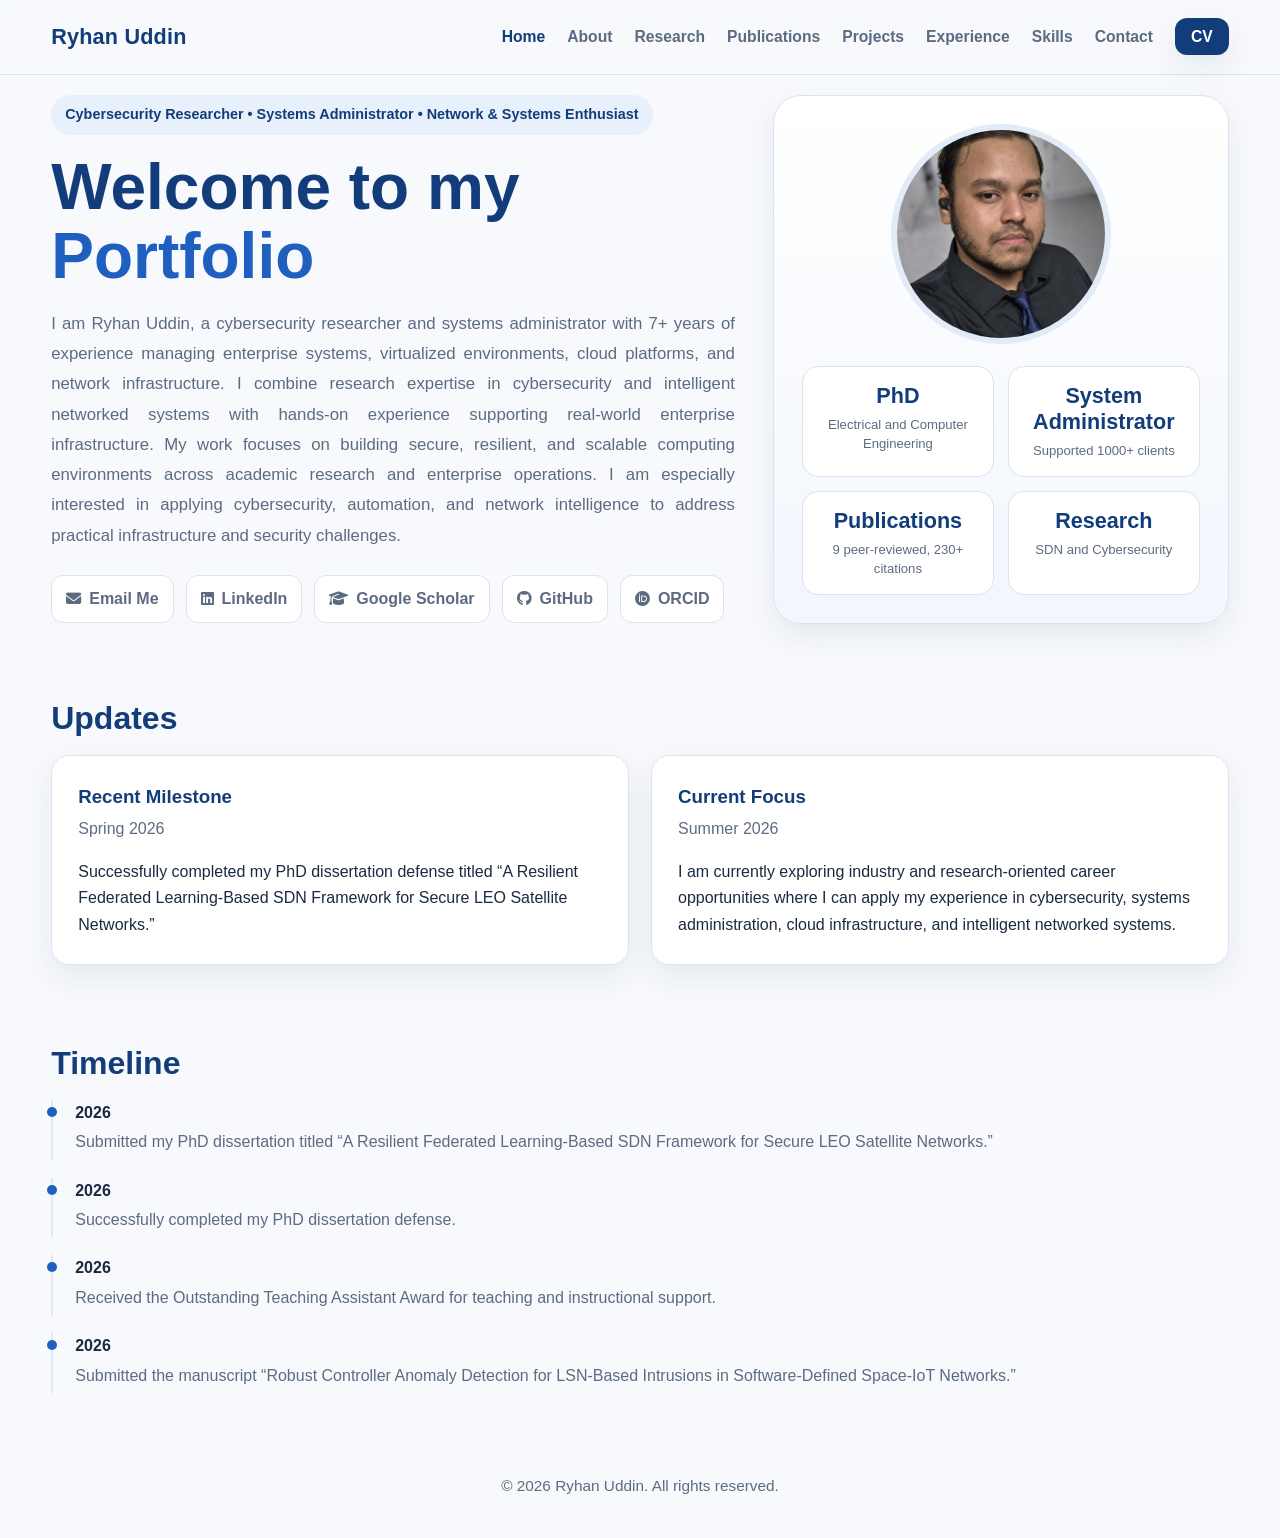
==== commit 61f21025: "Update website links and publication section" ====
--- a/index.html
+++ b/index.html
@@ -5,6 +5,11 @@
   <meta name="viewport" content="width=device-width, initial-scale=1.0" />
   <title>Ryhan Uddin | Home</title>
   <meta name="description" content="Ryhan Uddin personal website home page with updates and timeline." />
+
+  <link
+    rel="stylesheet"
+    href="https://cdnjs.cloudflare.com/ajax/libs/font-awesome/6.5.2/css/all.min.css"
+  />
   <link rel="stylesheet" href="styles.css" />
 </head>
 <body>
@@ -35,18 +40,34 @@
           <div class="eyebrow">Cybersecurity Researcher • Systems Administrator • Network & Systems Enthusiast</div>
           <h1>Welcome to my <span>Portfolio</span></h1>
           <p class="justify-text">
-            I am Ryhan Uddin, a cybersecurity researcher and systems administrator with 7+ years of experience managing enterprise systems, virtualized environments, cloud platforms, and network infrastructure. 
-			I combine research expertise in cybersecurity and intelligent networked systems with practical experience supporting real-world enterprise infrastructure. 
-			My work focuses on secure, resilient, and scalable computing environments across academic research and enterprise operations. 
-			I am especially interested in applying cybersecurity, automation, and network intelligence to solve practical infrastructure and security challenges.
+            I am Ryhan Uddin, a cybersecurity researcher and systems administrator with 7+ years of experience managing enterprise systems, virtualized environments, cloud platforms, and network infrastructure. I combine research expertise in cybersecurity and intelligent networked systems with hands-on experience supporting real-world enterprise infrastructure. My work focuses on building secure, resilient, and scalable computing environments across academic research and enterprise operations. I am especially interested in applying cybersecurity, automation, and network intelligence to address practical infrastructure and security challenges.
           </p>
-          <div class="hero-links">
-            <a class="chip-link" href="mailto:ryhan_uddin@yahoo.com">Email</a>
-            <a class="chip-link" href="https://scholar.google.com/citations?user=3mDq6sEAAAAJ&hl=en" target="_blank" rel="noopener noreferrer">Google Scholar</a>
-            <a class="chip-link" href="https://github.com/ryhanuddin" target="_blank" rel="noopener noreferrer">GitHub</a>
-            <a class="chip-link" href="https://www.linkedin.com/in/ryhan-uddin" target="_blank" rel="noopener noreferrer">LinkedIn</a>
-            <a class="chip-link" href="https://orcid.org/0009-0003-6898-2223" target="_blank" rel="noopener noreferrer">ORCID</a>
-          </div>
+			<div class="hero-links">
+			  <a class="chip-link" href="mailto:ryhan_uddin@yahoo.com">
+				<i class="fa-solid fa-envelope"></i>
+				<span>Email Me</span>
+			  </a>
+
+			  <a class="chip-link" href="https://www.linkedin.com/in/ryhan-uddin" target="_blank" rel="noopener noreferrer">
+				<i class="fa-brands fa-linkedin"></i>
+				<span>LinkedIn</span>
+			  </a>
+
+			  <a class="chip-link" href="https://scholar.google.com/citations?user=3mDq6sEAAAAJ&hl=en" target="_blank" rel="noopener noreferrer">
+				<i class="fa-solid fa-graduation-cap"></i>
+				<span>Google Scholar</span>
+			  </a>
+
+			  <a class="chip-link" href="https://github.com/ryhanuddin" target="_blank" rel="noopener noreferrer">
+				<i class="fa-brands fa-github"></i>
+				<span>GitHub</span>
+			  </a>
+
+			  <a class="chip-link" href="https://orcid.org/0009-0003-6898-2223" target="_blank" rel="noopener noreferrer">
+				<i class="fa-brands fa-orcid"></i>
+				<span>ORCID</span>
+			  </a>
+			</div>
         </div>
         <aside class="hero-card">
           <div class="profile-wrap">
--- a/styles.css
+++ b/styles.css
@@ -678,4 +678,65 @@
 .home-updates .card .muted {
   margin-top: 0;
   margin-bottom: 8px;
+}
+.publication-summary {
+  display: flex;
+  flex-wrap: wrap;
+  gap: 14px;
+  margin-top: 18px;
+  margin-bottom: 12px;
+}
+
+.summary-card {
+  display: inline-flex;
+  align-items: center;
+  gap: 8px;
+  padding: 12px 18px;
+  background: #ffffff;
+  border: 1px solid #dbe6f5;
+  border-radius: 16px;
+  color: #0b3b7e;
+  font-weight: 700;
+  text-decoration: none;
+  box-shadow: 0 8px 24px rgba(15, 45, 90, 0.06);
+}
+
+.summary-card strong {
+  font-size: 1.15rem;
+  color: #0b3b7e;
+}
+
+.summary-card span {
+  color: #52637a;
+  font-weight: 600;
+}
+
+.scholar-card {
+  background: #0b3b7e;
+  color: #ffffff;
+}
+
+.scholar-card:hover {
+  background: #0f4fa8;
+}
+.publications-list {
+  padding-top: 12px;
+}
+.chip-link {
+  display: inline-flex;
+  align-items: center;
+  gap: 8px;
+}
+
+.chip-link i {
+  font-size: 0.95rem;
+}
+.cta-actions .btn {
+  display: inline-flex;
+  align-items: center;
+  gap: 8px;
+}
+
+.cta-actions .btn i {
+  font-size: 0.95rem;
 }
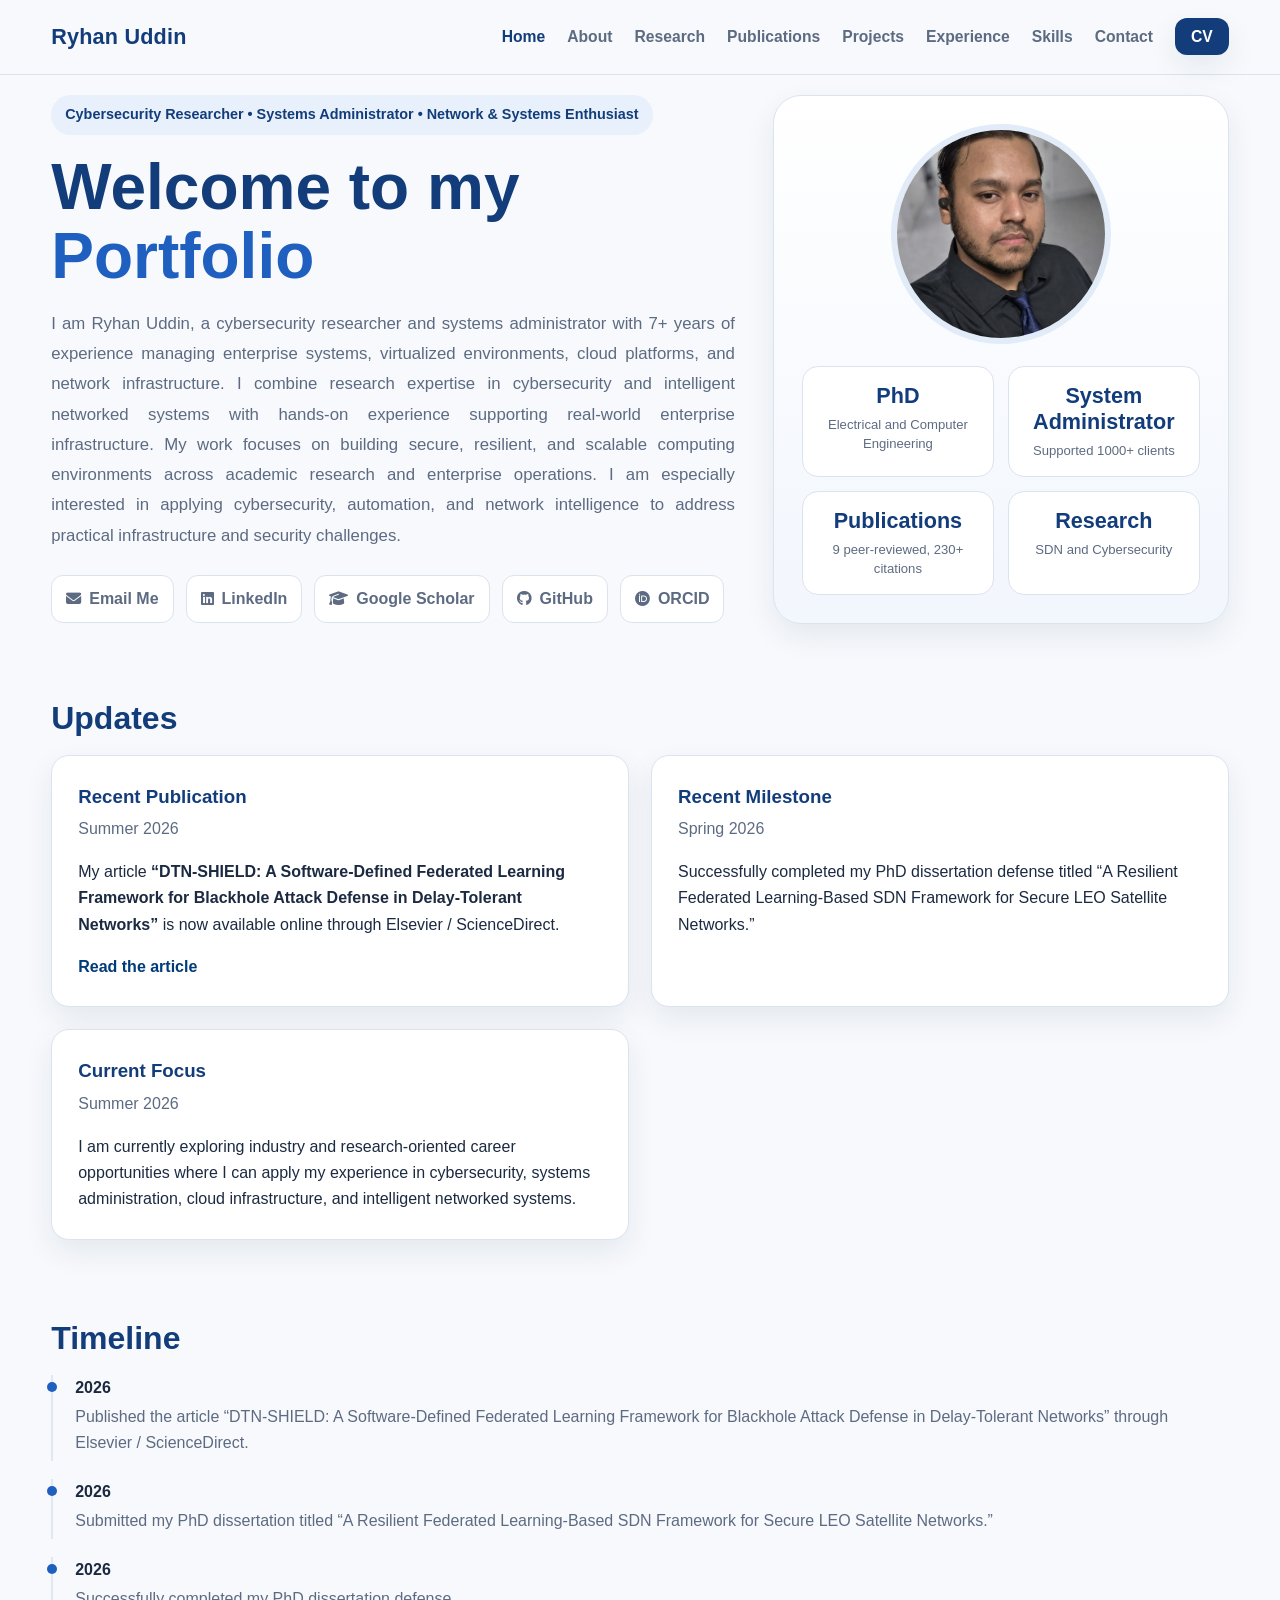
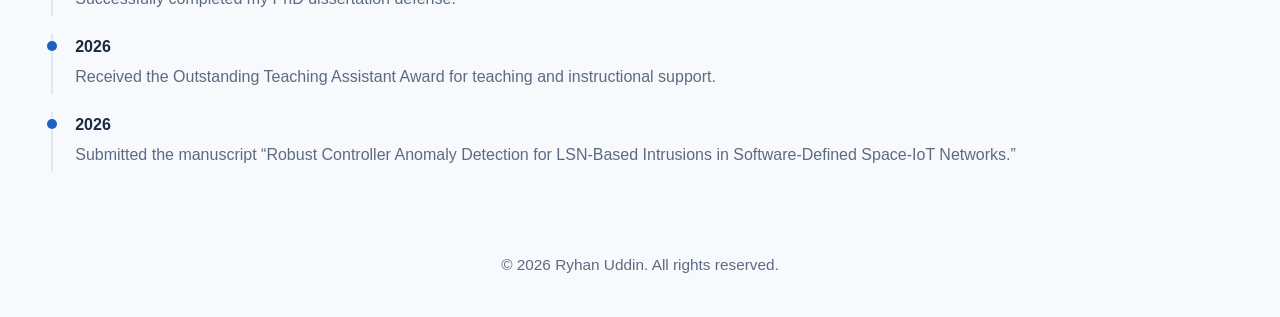
==== commit da2160f5: "Update homepage with DTN-SHIELD publication news" ====
--- a/index.html
+++ b/index.html
@@ -42,33 +42,35 @@
           <p class="justify-text">
             I am Ryhan Uddin, a cybersecurity researcher and systems administrator with 7+ years of experience managing enterprise systems, virtualized environments, cloud platforms, and network infrastructure. I combine research expertise in cybersecurity and intelligent networked systems with hands-on experience supporting real-world enterprise infrastructure. My work focuses on building secure, resilient, and scalable computing environments across academic research and enterprise operations. I am especially interested in applying cybersecurity, automation, and network intelligence to address practical infrastructure and security challenges.
           </p>
-			<div class="hero-links">
-			  <a class="chip-link" href="mailto:ryhan_uddin@yahoo.com">
-				<i class="fa-solid fa-envelope"></i>
-				<span>Email Me</span>
-			  </a>
 
-			  <a class="chip-link" href="https://www.linkedin.com/in/ryhan-uddin" target="_blank" rel="noopener noreferrer">
-				<i class="fa-brands fa-linkedin"></i>
-				<span>LinkedIn</span>
-			  </a>
+          <div class="hero-links">
+            <a class="chip-link" href="mailto:ryhan_uddin@yahoo.com">
+              <i class="fa-solid fa-envelope"></i>
+              <span>Email Me</span>
+            </a>
 
-			  <a class="chip-link" href="https://scholar.google.com/citations?user=3mDq6sEAAAAJ&hl=en" target="_blank" rel="noopener noreferrer">
-				<i class="fa-solid fa-graduation-cap"></i>
-				<span>Google Scholar</span>
-			  </a>
+            <a class="chip-link" href="https://www.linkedin.com/in/ryhan-uddin" target="_blank" rel="noopener noreferrer">
+              <i class="fa-brands fa-linkedin"></i>
+              <span>LinkedIn</span>
+            </a>
 
-			  <a class="chip-link" href="https://github.com/ryhanuddin" target="_blank" rel="noopener noreferrer">
-				<i class="fa-brands fa-github"></i>
-				<span>GitHub</span>
-			  </a>
+            <a class="chip-link" href="https://scholar.google.com/citations?user=3mDq6sEAAAAJ&hl=en" target="_blank" rel="noopener noreferrer">
+              <i class="fa-solid fa-graduation-cap"></i>
+              <span>Google Scholar</span>
+            </a>
 
-			  <a class="chip-link" href="https://orcid.org/0009-0003-6898-2223" target="_blank" rel="noopener noreferrer">
-				<i class="fa-brands fa-orcid"></i>
-				<span>ORCID</span>
-			  </a>
-			</div>
+            <a class="chip-link" href="https://github.com/ryhanuddin" target="_blank" rel="noopener noreferrer">
+              <i class="fa-brands fa-github"></i>
+              <span>GitHub</span>
+            </a>
+
+            <a class="chip-link" href="https://orcid.org/0009-0003-6898-2223" target="_blank" rel="noopener noreferrer">
+              <i class="fa-brands fa-orcid"></i>
+              <span>ORCID</span>
+            </a>
+          </div>
         </div>
+
         <aside class="hero-card">
           <div class="profile-wrap">
             <img src="profile.jpg" alt="Portrait of Ryhan Uddin" class="profile-photo" />
@@ -88,14 +90,33 @@
         <h2 class="section-title">Updates</h2>
         <div class="grid-2">
           <div class="card">
+            <h3>Recent Publication</h3>
+            <p class="muted">Summer 2026</p>
+            <p>
+              My article <strong>“DTN-SHIELD: A Software-Defined Federated Learning Framework for Blackhole Attack Defense in Delay-Tolerant Networks”</strong>
+              is now available online through Elsevier / ScienceDirect.
+            </p>
+			<p>
+			  <a class="article-text-link" href="https://authors.elsevier.com/c/1nE0V4xsUsJE8i" target="_blank" rel="noopener noreferrer">
+				Read the article
+			  </a>
+			</p>
+          </div>
+
+          <div class="card">
             <h3>Recent Milestone</h3>
             <p class="muted">Spring 2026</p>
-            <p>Successfully completed my PhD dissertation defense titled “A Resilient Federated Learning-Based SDN Framework for Secure LEO Satellite Networks.”</p>
+            <p>
+              Successfully completed my PhD dissertation defense titled “A Resilient Federated Learning-Based SDN Framework for Secure LEO Satellite Networks.”
+            </p>
           </div>
+
           <div class="card">
             <h3>Current Focus</h3>
             <p class="muted">Summer 2026</p>
-            <p>I am currently exploring industry and research-oriented career opportunities where I can apply my experience in cybersecurity, systems administration, cloud infrastructure, and intelligent networked systems.</p>
+            <p>
+              I am currently exploring industry and research-oriented career opportunities where I can apply my experience in cybersecurity, systems administration, cloud infrastructure, and intelligent networked systems.
+            </p>
           </div>
         </div>
       </div>
@@ -104,12 +125,21 @@
     <section class="section">
       <div class="container">
         <h2 class="section-title">Timeline</h2>
-		<ul class="timeline">
-		  <li><strong>2026</strong> Submitted my PhD dissertation titled “A Resilient Federated Learning-Based SDN Framework for Secure LEO Satellite Networks.”</li>
-		  <li><strong>2026</strong> Successfully completed my PhD dissertation defense.</li>
-		  <li><strong>2026</strong> Received the Outstanding Teaching Assistant Award for teaching and instructional support.</li>
-		  <li><strong>2026</strong> Submitted the manuscript “Robust Controller Anomaly Detection for LSN-Based Intrusions in Software-Defined Space-IoT Networks.”</li>
-		</ul>
+        <ul class="timeline">
+          <li>
+            <strong>2026</strong>
+            Published the article
+            <a href="https://authors.elsevier.com/c/1nE0V4xsUsJE8i" target="_blank" rel="noopener noreferrer">
+              “DTN-SHIELD: A Software-Defined Federated Learning Framework for Blackhole Attack Defense in Delay-Tolerant Networks”
+            </a>
+            through Elsevier / ScienceDirect.
+          </li>
+
+          <li><strong>2026</strong> Submitted my PhD dissertation titled “A Resilient Federated Learning-Based SDN Framework for Secure LEO Satellite Networks.”</li>
+          <li><strong>2026</strong> Successfully completed my PhD dissertation defense.</li>
+          <li><strong>2026</strong> Received the Outstanding Teaching Assistant Award for teaching and instructional support.</li>
+          <li><strong>2026</strong> Submitted the manuscript “Robust Controller Anomaly Detection for LSN-Based Intrusions in Software-Defined Space-IoT Networks.”</li>
+        </ul>
       </div>
     </section>
   </main>
@@ -119,4 +149,4 @@
   </footer>
   <script src="site.js"></script>
 </body>
-</html>
+</html>
--- a/styles.css
+++ b/styles.css
@@ -13,9 +13,13 @@
   --max: 1180px;
 }
 
-* { box-sizing: border-box; }
-
-html { scroll-behavior: smooth; }
+* {
+  box-sizing: border-box;
+}
+
+html {
+  scroll-behavior: smooth;
+}
 
 body {
   margin: 0;
@@ -25,11 +29,20 @@
   line-height: 1.65;
 }
 
-a { color: inherit; text-decoration: none; }
-
-img { max-width: 100%; display: block; }
-
-.container { width: min(92%, var(--max)); margin: 0 auto; }
+a {
+  color: inherit;
+  text-decoration: none;
+}
+
+img {
+  max-width: 100%;
+  display: block;
+}
+
+.container {
+  width: min(92%, var(--max));
+  margin: 0 auto;
+}
 
 .topbar {
   position: sticky;
@@ -159,7 +172,9 @@
   gap: 12px;
 }
 
-.hero-buttons { margin-bottom: 24px; }
+.hero-buttons {
+  margin-bottom: 24px;
+}
 
 .btn {
   display: inline-flex;
@@ -202,6 +217,16 @@
   border-radius: 12px;
   color: var(--muted);
   font-weight: 700;
+}
+
+.chip-link {
+  display: inline-flex;
+  align-items: center;
+  gap: 8px;
+}
+
+.chip-link i {
+  font-size: 0.95rem;
 }
 
 .chip-link:hover {
@@ -319,7 +344,9 @@
   margin-bottom: 0;
 }
 
-.muted { color: var(--muted); }
+.muted {
+  color: var(--muted);
+}
 
 .list-clean,
 .timeline,
@@ -420,7 +447,9 @@
   margin-bottom: 14px;
 }
 
-.project-card p { color: var(--muted); }
+.project-card p {
+  color: var(--muted);
+}
 
 .cta-box {
   background: linear-gradient(135deg, #123d7a 0%, #1c5abb 100%);
@@ -438,7 +467,7 @@
 
 .cta-box p {
   margin: 0 0 18px;
-  color: rgba(255,255,255,0.88);
+  color: rgba(255, 255, 255, 0.88);
   max-width: 760px;
 }
 
@@ -448,9 +477,19 @@
 }
 
 .cta-actions .btn-secondary {
-  background: rgba(255,255,255,0.1);
+  background: rgba(255, 255, 255, 0.1);
   color: #fff;
-  border-color: rgba(255,255,255,0.22);
+  border-color: rgba(255, 255, 255, 0.22);
+}
+
+.cta-actions .btn {
+  display: inline-flex;
+  align-items: center;
+  gap: 8px;
+}
+
+.cta-actions .btn i {
+  font-size: 0.95rem;
 }
 
 footer {
@@ -579,6 +618,148 @@
   color: var(--text);
 }
 
+.home-updates {
+  margin-top: 30px;
+}
+
+.home-updates .card h3 {
+  margin-bottom: 4px;
+}
+
+.home-updates .card .muted {
+  margin-top: 0;
+  margin-bottom: 8px;
+}
+
+/* Publication summary cards */
+.publication-summary {
+  display: flex;
+  flex-wrap: wrap;
+  gap: 14px;
+  margin-top: 18px;
+  margin-bottom: 12px;
+}
+
+.summary-card {
+  display: inline-flex;
+  align-items: center;
+  gap: 8px;
+  padding: 12px 18px;
+  background: #ffffff;
+  border: 1px solid #dbe6f5;
+  border-radius: 16px;
+  color: #0b3b7e;
+  font-weight: 700;
+  text-decoration: none;
+  box-shadow: 0 8px 24px rgba(15, 45, 90, 0.06);
+}
+
+.summary-card strong {
+  font-size: 1.15rem;
+  color: #0b3b7e;
+}
+
+.summary-card span {
+  color: #52637a;
+  font-weight: 600;
+}
+
+.scholar-card {
+  background: #0b3b7e;
+  color: #ffffff;
+}
+
+.scholar-card:hover {
+  background: #0f4fa8;
+}
+
+.publications-list {
+  padding-top: 12px;
+}
+
+/* Publication cards */
+.pub-card {
+  display: grid;
+  grid-template-columns: 240px 1fr;
+  gap: 22px;
+  align-items: start;
+  background: var(--surface);
+  border: 1px solid var(--line);
+  border-radius: 18px;
+  padding: 18px;
+  box-shadow: var(--shadow);
+  margin-bottom: 22px;
+}
+
+.pub-image-wrap {
+  width: 100%;
+}
+
+.pub-image {
+  width: 100%;
+  height: 170px;
+  object-fit: cover;
+  border-radius: 12px;
+  border: 1px solid var(--line);
+  background: #eef3fb;
+}
+
+.pub-type {
+  display: inline-block;
+  padding: 6px 10px;
+  border-radius: 8px;
+  color: #fff;
+  font-size: 0.76rem;
+  font-weight: 700;
+  letter-spacing: 0.3px;
+  margin-bottom: 12px;
+  text-transform: uppercase;
+}
+
+.journal-tag {
+  background: #b7791f;
+}
+
+.conference-tag {
+  background: #15803d;
+}
+
+.pub-card-title {
+  margin: 0 0 8px;
+  color: var(--primary);
+  font-size: 1.45rem;
+  line-height: 1.35;
+}
+
+.pub-card-meta {
+  margin: 0 0 10px;
+  color: var(--muted);
+  font-size: 0.98rem;
+}
+
+.pub-card-desc {
+  margin: 0 0 14px;
+  color: var(--muted);
+  line-height: 1.75;
+}
+
+.doi-btn {
+  display: inline-flex;
+  align-items: center;
+  padding: 10px 14px;
+  border: 1px solid var(--line);
+  border-radius: 10px;
+  background: var(--surface);
+  color: var(--primary);
+  font-weight: 700;
+  transition: 0.2s ease;
+}
+
+.doi-btn:hover {
+  background: var(--surface-2);
+  transform: translateY(-1px);
+}
+
 @media (max-width: 980px) {
   .hero-grid,
   .grid-2,
@@ -595,7 +776,9 @@
 }
 
 @media (max-width: 860px) {
-  .menu-btn { display: inline-flex; }
+  .menu-btn {
+    display: inline-flex;
+  }
 
   .nav-links {
     position: absolute;
@@ -612,7 +795,9 @@
     display: none;
   }
 
-  .nav-links.show { display: flex; }
+  .nav-links.show {
+    display: flex;
+  }
 
   .nav-links a,
   .nav-cta {
@@ -620,7 +805,17 @@
     width: 100%;
   }
 
-  .nav-cta { text-align: center; }
+  .nav-cta {
+    text-align: center;
+  }
+
+  .pub-card {
+    grid-template-columns: 1fr;
+  }
+
+  .pub-image {
+    height: 220px;
+  }
 }
 
 @media (max-width: 700px) {
@@ -665,78 +860,116 @@
   .hero-card {
     padding: 20px;
   }
-}
-.home-updates {
-  margin-top: 30px;
-}
-
-/* Reduce spacing only inside home page Updates cards */
-.home-updates .card h3 {
-  margin-bottom: 4px;
-}
-
-.home-updates .card .muted {
-  margin-top: 0;
-  margin-bottom: 8px;
-}
-.publication-summary {
-  display: flex;
-  flex-wrap: wrap;
-  gap: 14px;
-  margin-top: 18px;
-  margin-bottom: 12px;
-}
-
-.summary-card {
-  display: inline-flex;
-  align-items: center;
-  gap: 8px;
-  padding: 12px 18px;
+
+  .pub-card-title {
+    font-size: 1.2rem;
+  }
+
+  .pub-image {
+    height: 190px;
+  }
+}
+
+/* Projects page spacing */
+.projects-section {
+  padding-top: 0;
+}
+
+.projects-section h1.technical-title {
+  margin-top: 54px;
+  margin-bottom: 28px;
+}
+
+/* Mobile spacing */
+@media (max-width: 560px) {
+  .projects-section {
+    padding-top: 0;
+  }
+
+  .projects-section h1.technical-title {
+    margin-top: 64px;
+    margin-bottom: 24px;
+  }
+}
+
+.article-text-link {
+  color: #003b7a;
+  font-weight: 700;
+  text-decoration: none;
+}
+
+.article-text-link:hover {
+  color: #0056b3;
+  text-decoration: underline;
+}
+
+/* Publication image hover and popup modal */
+.image-popup {
+  cursor: zoom-in;
+}
+
+.pub-image-wrap:hover .pub-image {
+  transform: scale(1.04);
+  opacity: 0.92;
+}
+
+.pub-image {
+  transition: transform 0.2s ease, opacity 0.2s ease;
+}
+
+/* Image popup modal */
+.image-modal {
+  display: none;
+  position: fixed;
+  z-index: 9999;
+  padding: 40px 20px;
+  left: 0;
+  top: 0;
+  width: 100%;
+  height: 100%;
+  overflow: auto;
+  background: rgba(5, 20, 40, 0.88);
+}
+
+.image-modal-content {
+  display: block;
+  margin: auto;
+  max-width: 92%;
+  max-height: 88vh;
+  border-radius: 14px;
   background: #ffffff;
-  border: 1px solid #dbe6f5;
-  border-radius: 16px;
-  color: #0b3b7e;
-  font-weight: 700;
-  text-decoration: none;
-  box-shadow: 0 8px 24px rgba(15, 45, 90, 0.06);
-}
-
-.summary-card strong {
-  font-size: 1.15rem;
-  color: #0b3b7e;
-}
-
-.summary-card span {
-  color: #52637a;
-  font-weight: 600;
-}
-
-.scholar-card {
-  background: #0b3b7e;
+  box-shadow: 0 20px 60px rgba(0, 0, 0, 0.45);
+}
+
+.image-modal-close {
+  position: fixed;
+  top: 20px;
+  right: 34px;
   color: #ffffff;
-}
-
-.scholar-card:hover {
-  background: #0f4fa8;
-}
-.publications-list {
-  padding-top: 12px;
-}
-.chip-link {
-  display: inline-flex;
-  align-items: center;
-  gap: 8px;
-}
-
-.chip-link i {
-  font-size: 0.95rem;
-}
-.cta-actions .btn {
-  display: inline-flex;
-  align-items: center;
-  gap: 8px;
-}
-
-.cta-actions .btn i {
-  font-size: 0.95rem;
+  font-size: 42px;
+  font-weight: 700;
+  cursor: pointer;
+  z-index: 10000;
+  line-height: 1;
+}
+
+.image-modal-close:hover {
+  color: #dbeafe;
+}
+
+@media (max-width: 560px) {
+  .image-modal {
+    padding: 70px 12px 30px;
+  }
+
+  .image-modal-content {
+    max-width: 96%;
+    max-height: 82vh;
+  }
+
+  .image-modal-close {
+    top: 18px;
+    right: 22px;
+    font-size: 36px;
+  }
 }
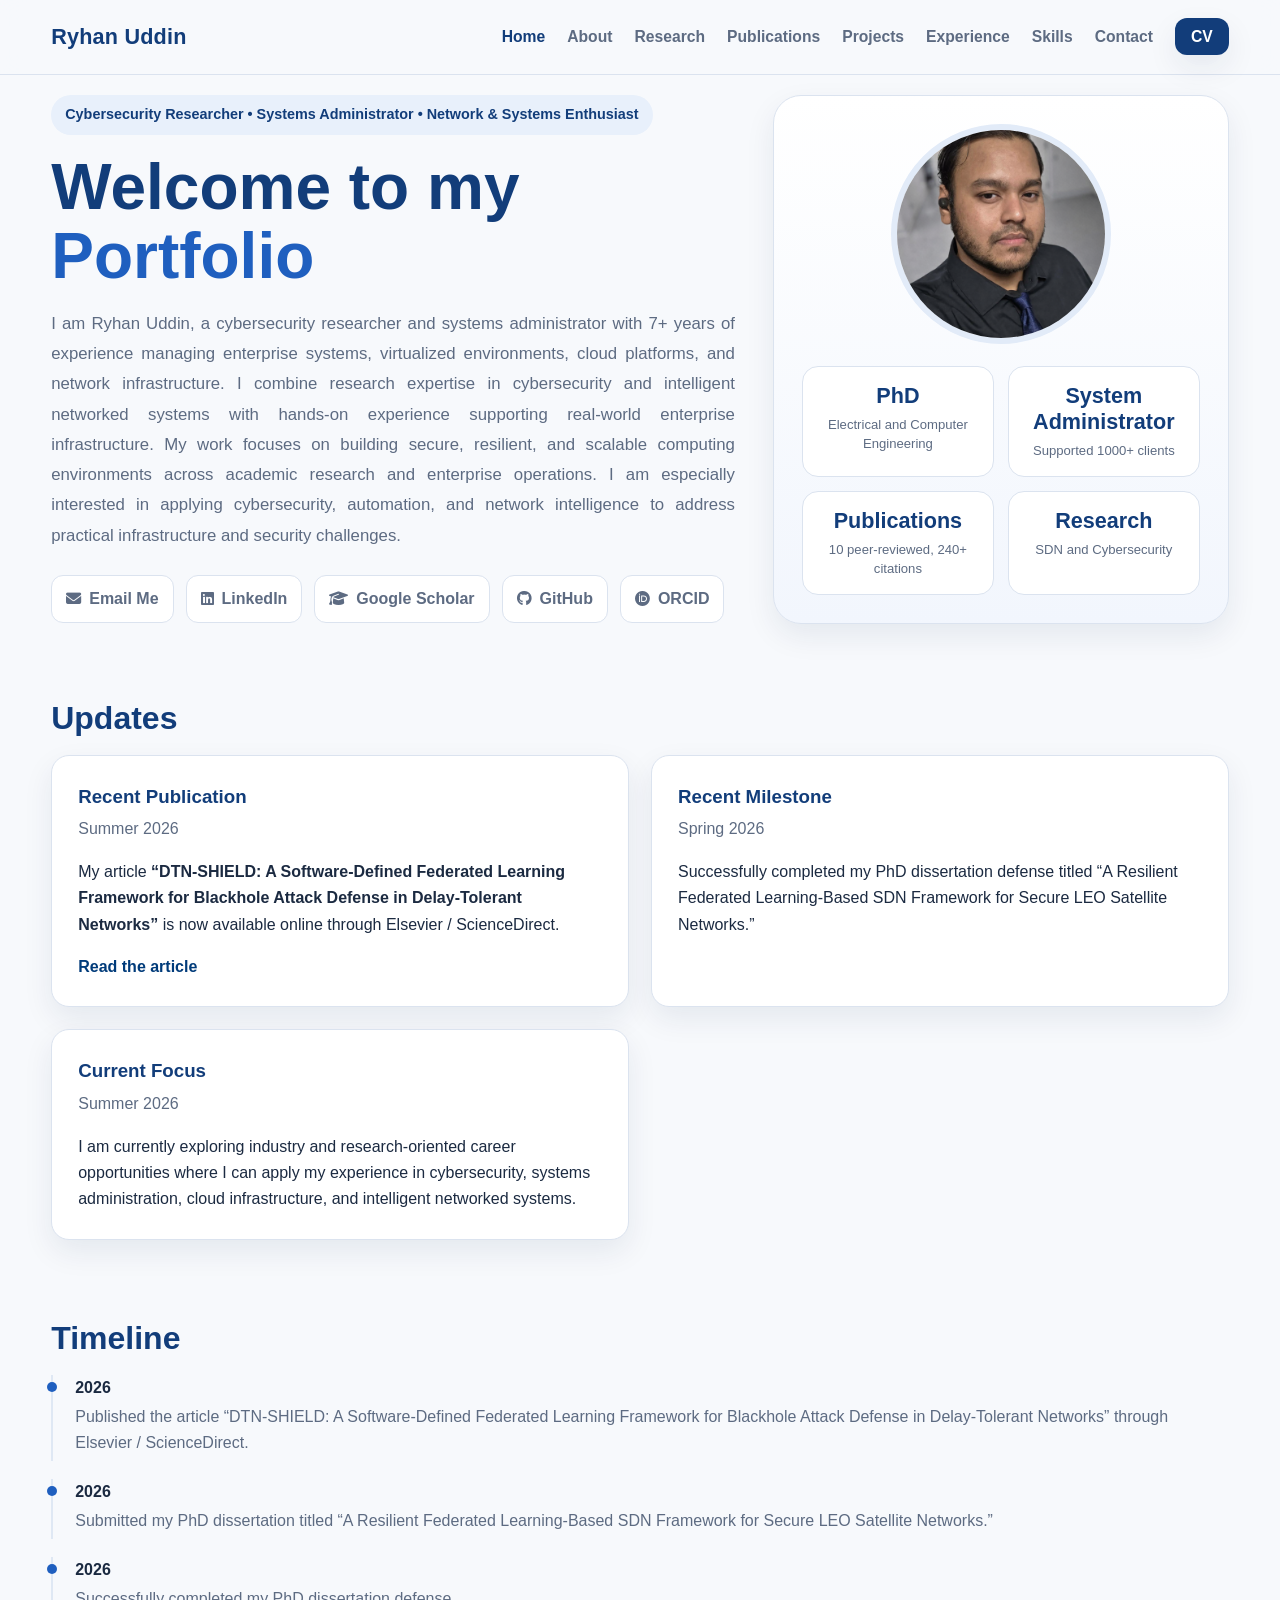
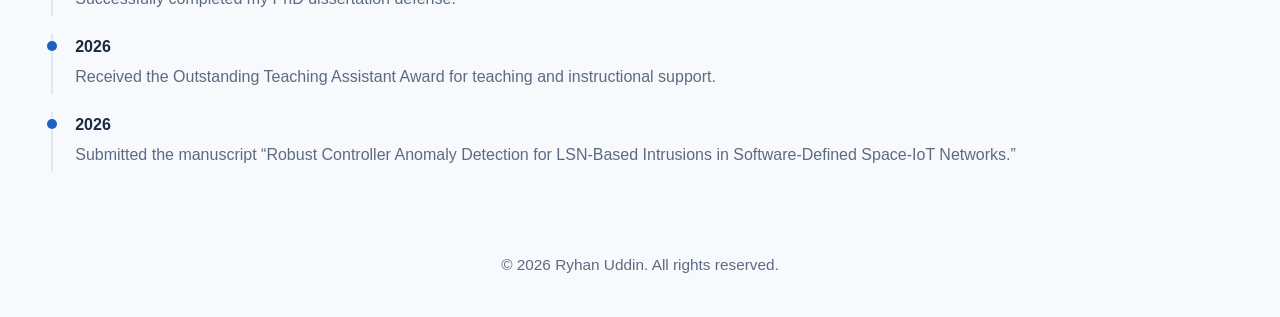
==== commit c0c09a3f: "Update publication and citation count" ====
--- a/index.html
+++ b/index.html
@@ -78,7 +78,7 @@
           <div class="hero-mini">
             <div class="mini-card"><h3>PhD</h3><p>Electrical and Computer Engineering</p></div>
             <div class="mini-card"><h3>System Administrator</h3><p>Supported 1000+ clients</p></div>
-            <div class="mini-card"><h3>Publications</h3><p>9 peer-reviewed, 230+ citations</p></div>
+            <div class="mini-card"><h3>Publications</h3><p>10 peer-reviewed, 240+ citations</p></div>
             <div class="mini-card"><h3>Research</h3><p>SDN and Cybersecurity</p></div>
           </div>
         </aside>
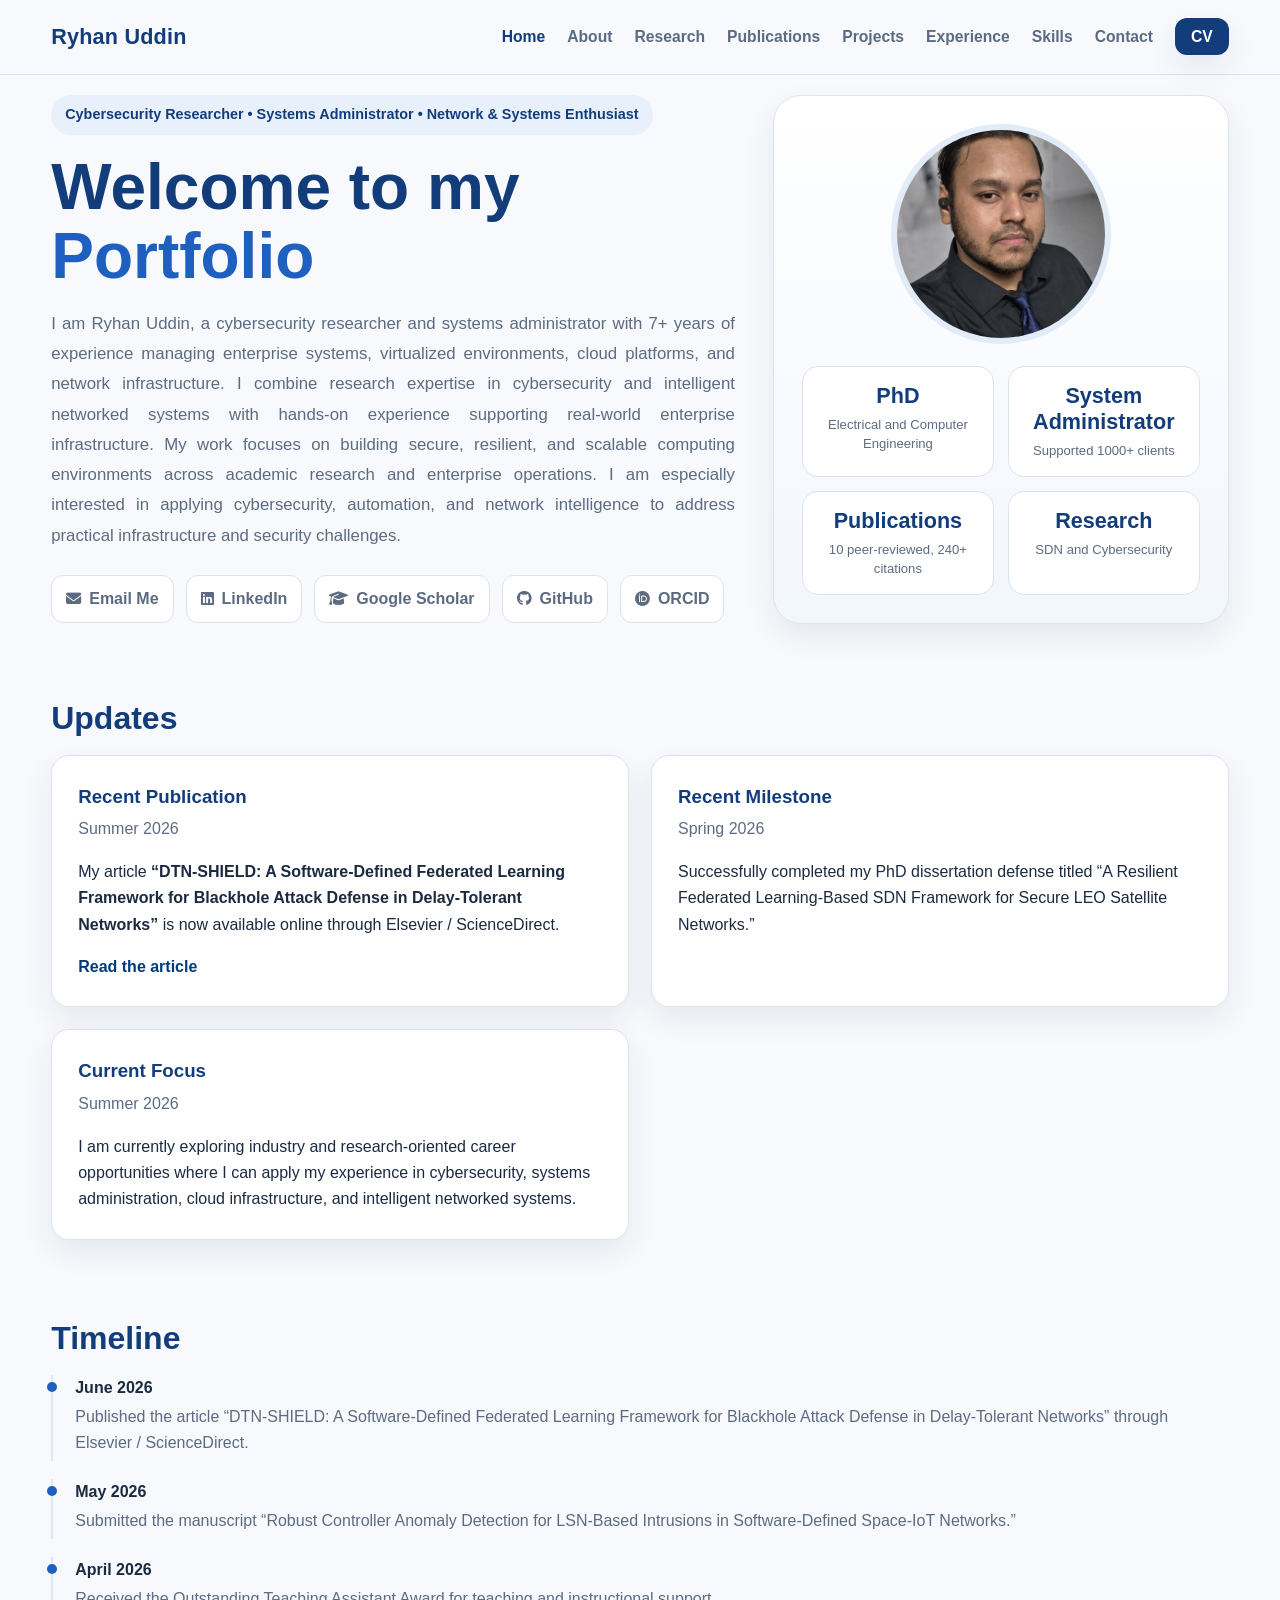
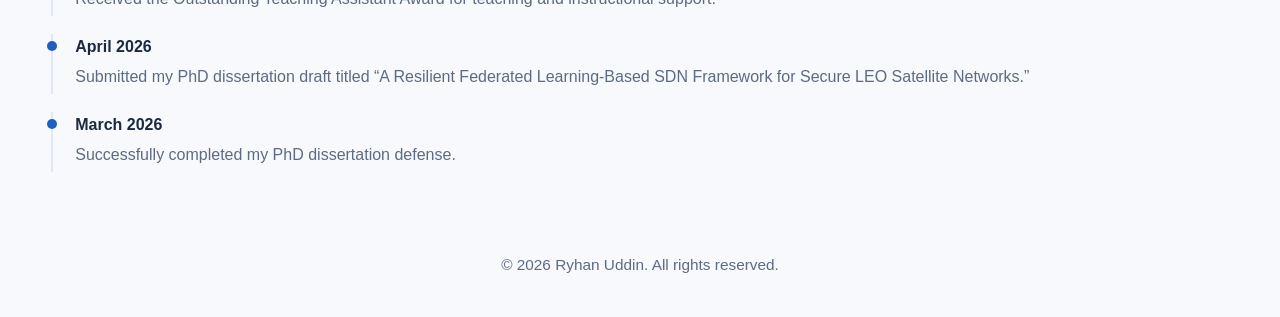
==== commit a9ddd62e: "Update homepage timeline dates" ====
--- a/index.html
+++ b/index.html
@@ -96,11 +96,11 @@
               My article <strong>“DTN-SHIELD: A Software-Defined Federated Learning Framework for Blackhole Attack Defense in Delay-Tolerant Networks”</strong>
               is now available online through Elsevier / ScienceDirect.
             </p>
-			<p>
-			  <a class="article-text-link" href="https://authors.elsevier.com/c/1nE0V4xsUsJE8i" target="_blank" rel="noopener noreferrer">
-				Read the article
-			  </a>
-			</p>
+            <p>
+              <a class="article-text-link" href="https://authors.elsevier.com/c/1nE0V4xsUsJE8i" target="_blank" rel="noopener noreferrer">
+                Read the article
+              </a>
+            </p>
           </div>
 
           <div class="card">
@@ -127,7 +127,7 @@
         <h2 class="section-title">Timeline</h2>
         <ul class="timeline">
           <li>
-            <strong>2026</strong>
+            <strong>June 2026</strong>
             Published the article
             <a href="https://authors.elsevier.com/c/1nE0V4xsUsJE8i" target="_blank" rel="noopener noreferrer">
               “DTN-SHIELD: A Software-Defined Federated Learning Framework for Blackhole Attack Defense in Delay-Tolerant Networks”
@@ -135,10 +135,25 @@
             through Elsevier / ScienceDirect.
           </li>
 
-          <li><strong>2026</strong> Submitted my PhD dissertation titled “A Resilient Federated Learning-Based SDN Framework for Secure LEO Satellite Networks.”</li>
-          <li><strong>2026</strong> Successfully completed my PhD dissertation defense.</li>
-          <li><strong>2026</strong> Received the Outstanding Teaching Assistant Award for teaching and instructional support.</li>
-          <li><strong>2026</strong> Submitted the manuscript “Robust Controller Anomaly Detection for LSN-Based Intrusions in Software-Defined Space-IoT Networks.”</li>
+          <li>
+            <strong>May 2026</strong>
+            Submitted the manuscript “Robust Controller Anomaly Detection for LSN-Based Intrusions in Software-Defined Space-IoT Networks.”
+          </li>
+
+          <li>
+            <strong>April 2026</strong>
+            Received the Outstanding Teaching Assistant Award for teaching and instructional support.
+          </li>
+
+          <li>
+            <strong>April 2026</strong>
+            Submitted my PhD dissertation draft titled “A Resilient Federated Learning-Based SDN Framework for Secure LEO Satellite Networks.”
+          </li>
+
+          <li>
+            <strong>March 2026</strong>
+            Successfully completed my PhD dissertation defense.
+          </li>
         </ul>
       </div>
     </section>
